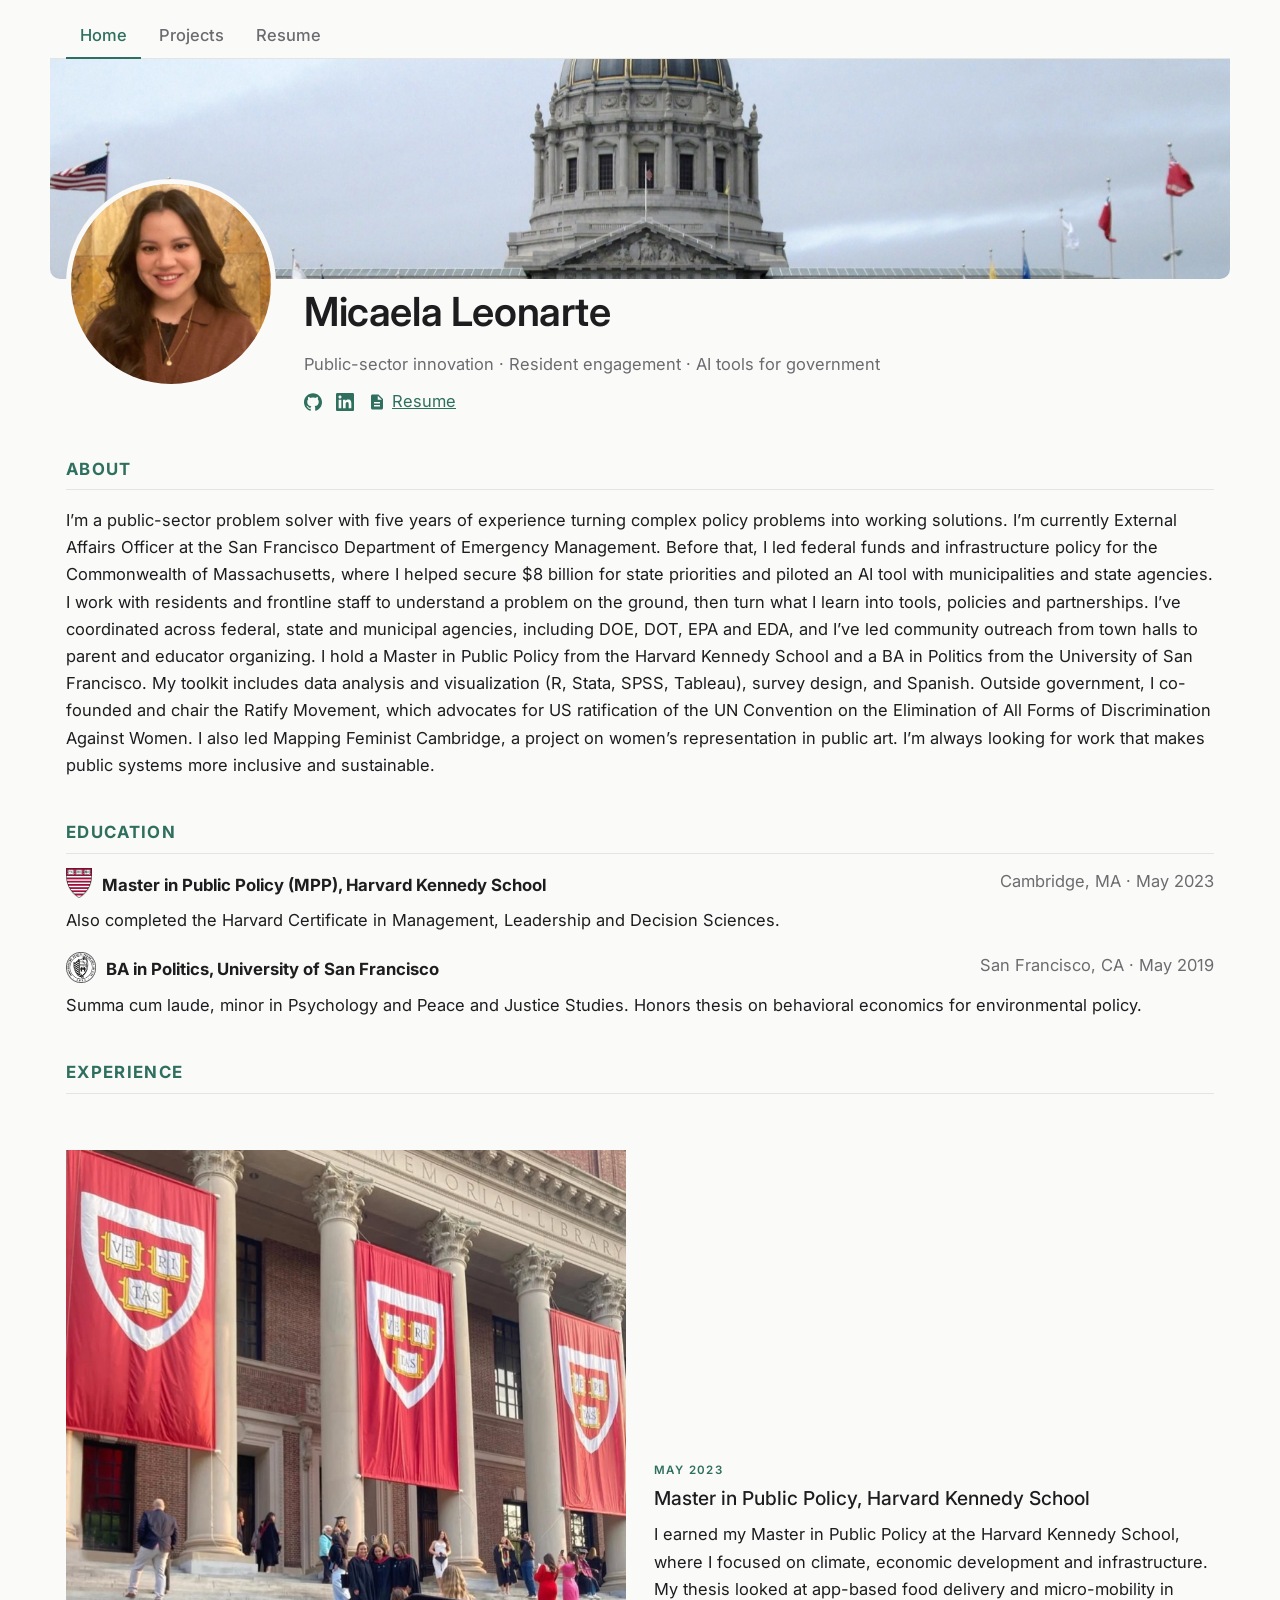
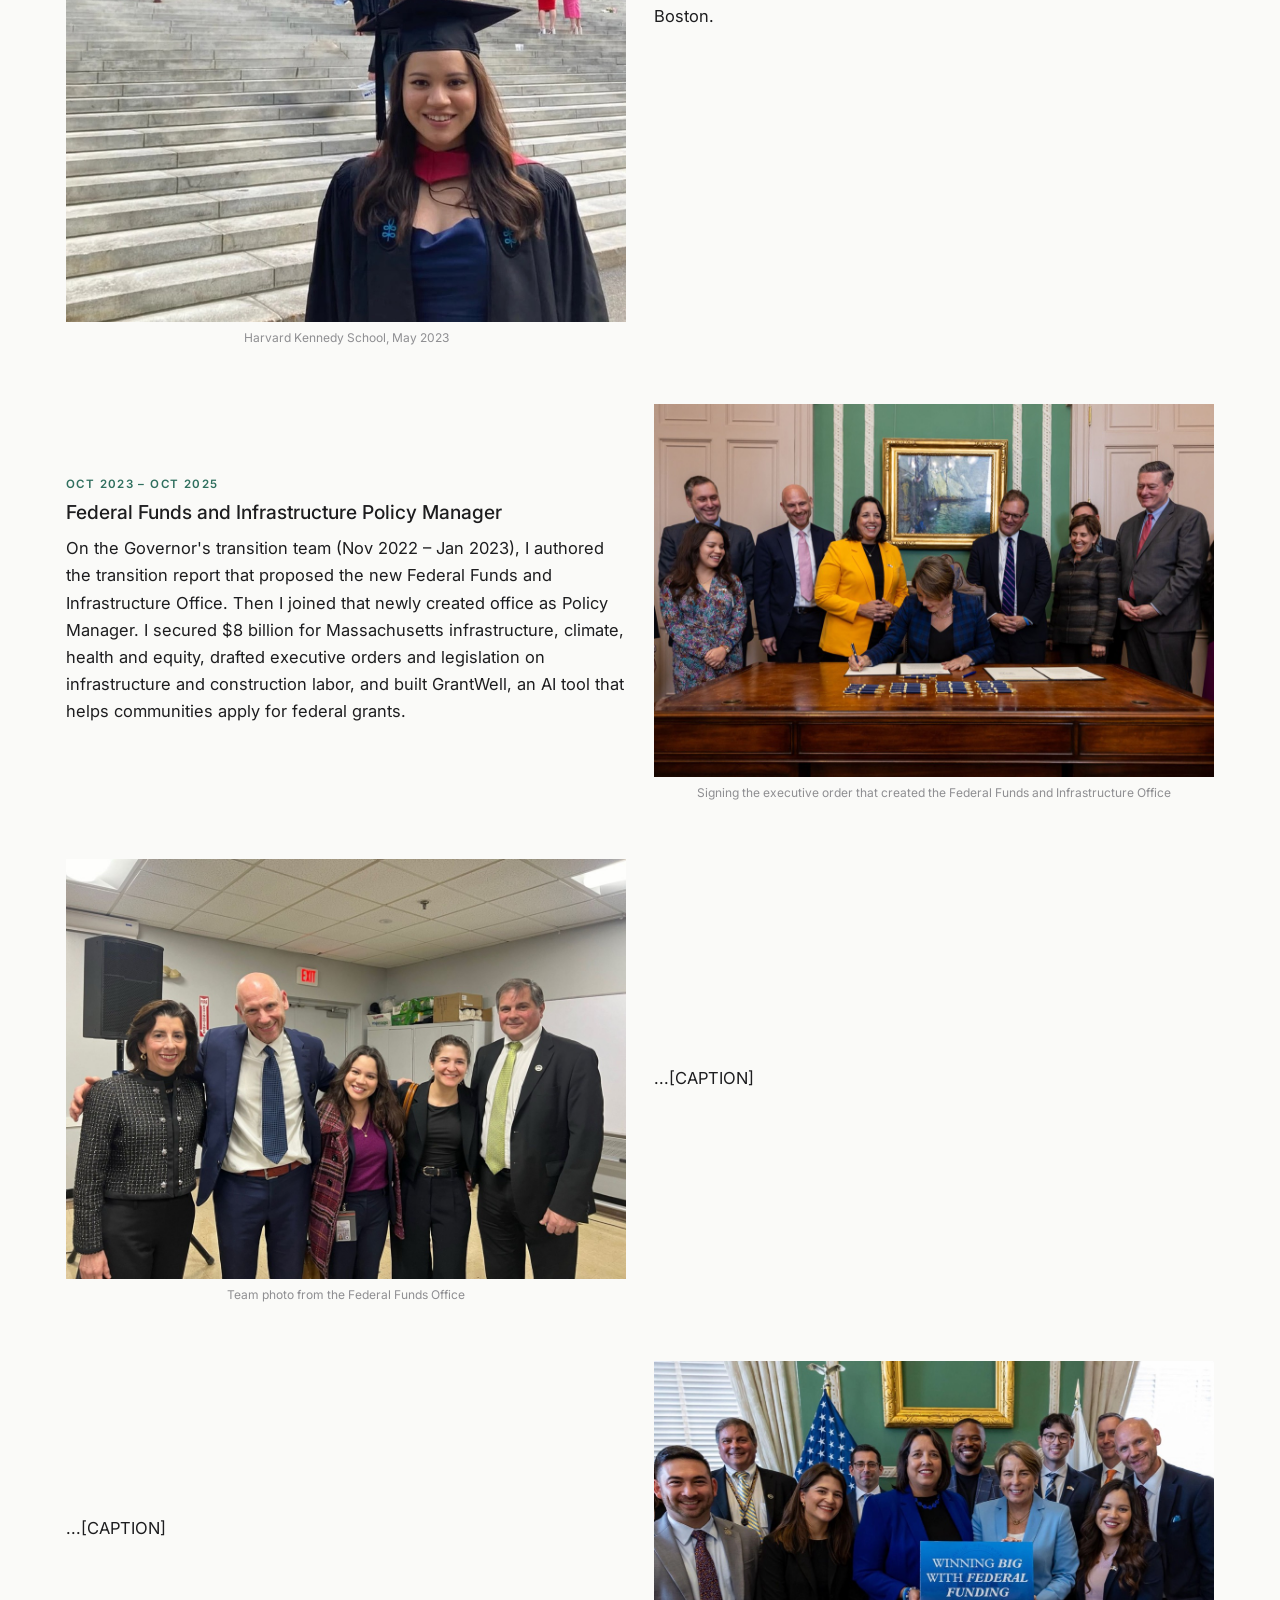
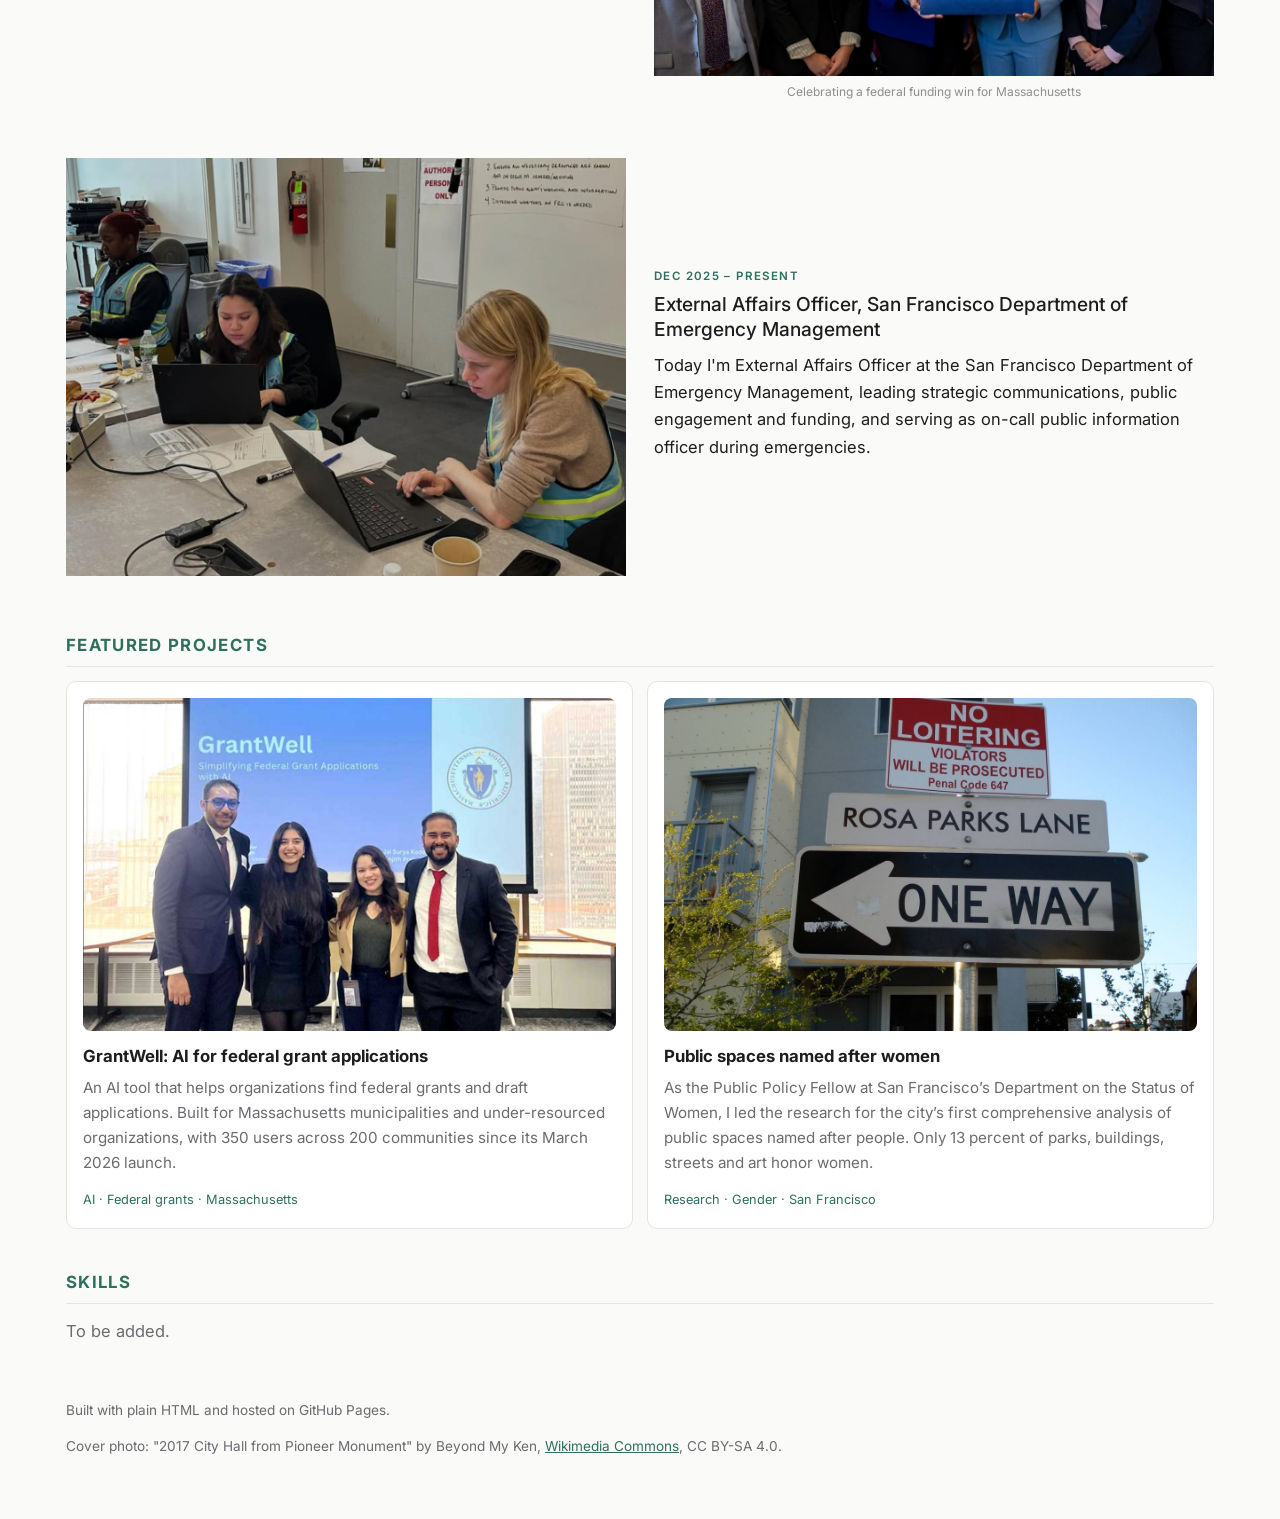
==== index.html @ 5c471ebd "FFIO photo steps: description placeholder instead of date" ====
<!doctype html>
<html lang="en">
<head>
  <meta charset="utf-8">
  <meta name="viewport" content="width=device-width, initial-scale=1">
  <title>Micaela Leonarte</title>
  <meta name="description" content="Micaela Leonarte: public policy, climate and equity, projects and experience.">
  <link rel="preconnect" href="https://fonts.googleapis.com">
  <link rel="preconnect" href="https://fonts.gstatic.com" crossorigin>
  <link href="https://fonts.googleapis.com/css2?family=Inter:wght@400;500;600&display=swap" rel="stylesheet">
  <link rel="stylesheet" href="css/style.css?v=7">
</head>
<body>
  <nav class="site-nav" aria-label="Site">
    <a href="index.html" aria-current="page">Home</a>
    <a href="projects/">Projects</a>
    <a href="resume.html">Resume</a>
  </nav>

  <div class="cover" aria-hidden="true"></div>

  <header class="hero">
    <img class="avatar" src="assets/images/profile.jpg" alt="Micaela Leonarte" width="200" height="200">
    <div>
      <h1>Micaela Leonarte</h1>
      <p class="tagline">Public-sector innovation · Resident engagement · AI tools for government</p>
      <nav class="links" aria-label="Contact and profiles">
        <a class="icon-link" href="https://github.com/micaela-leonarte" aria-label="GitHub" title="GitHub"><svg viewBox="0 0 24 24" aria-hidden="true" focusable="false"><path d="M12 .297c-6.63 0-12 5.373-12 12 0 5.303 3.438 9.8 8.205 11.385.6.113.82-.258.82-.577 0-.285-.01-1.04-.015-2.04-3.338.724-4.042-1.61-4.042-1.61C4.422 18.07 3.633 17.7 3.633 17.7c-1.087-.744.084-.729.084-.729 1.205.084 1.838 1.236 1.838 1.236 1.07 1.835 2.809 1.305 3.495.998.108-.776.417-1.305.76-1.605-2.665-.3-5.466-1.332-5.466-5.93 0-1.31.465-2.38 1.235-3.22-.135-.303-.54-1.523.105-3.176 0 0 1.005-.322 3.3 1.23.96-.267 1.98-.399 3-.405 1.02.006 2.04.138 3 .405 2.28-1.552 3.285-1.23 3.285-1.23.645 1.653.24 2.873.12 3.176.765.84 1.23 1.91 1.23 3.22 0 4.61-2.805 5.625-5.475 5.92.42.36.81 1.096.81 2.22 0 1.606-.015 2.896-.015 3.286 0 .315.21.69.825.57C20.565 22.092 24 17.592 24 12.297c0-6.627-5.373-12-12-12"/></svg></a>
        <a class="icon-link" href="https://www.linkedin.com/in/micaela-leonarte-paredes-mpp-03822b120/" aria-label="LinkedIn" title="LinkedIn"><svg viewBox="0 0 24 24" aria-hidden="true" focusable="false"><path d="M20.447 20.452h-3.554v-5.569c0-1.328-.027-3.037-1.852-3.037-1.853 0-2.136 1.445-2.136 2.939v5.667H9.351V9h3.414v1.561h.046c.477-.9 1.637-1.85 3.37-1.85 3.601 0 4.267 2.37 4.267 5.455v6.286zM5.337 7.433c-1.144 0-2.063-.926-2.063-2.065 0-1.138.92-2.063 2.063-2.063 1.14 0 2.064.925 2.064 2.063 0 1.139-.925 2.065-2.064 2.065zm1.782 13.019H3.555V9h3.564v11.452zM22.225 0H1.771C.792 0 0 .774 0 1.729v20.542C0 23.227.792 24 1.771 24h20.451C23.2 24 24 23.227 24 22.271V1.729C24 .774 23.2 0 22.222 0h.003z"/></svg></a>
        <a class="icon-link" href="assets/cv.pdf" target="_blank" rel="noopener"><svg viewBox="0 0 24 24" aria-hidden="true" focusable="false"><path d="M14 2H6c-1.1 0-1.99.9-1.99 2L4 20c0 1.1.89 2 1.99 2H18c1.1 0 2-.9 2-2V8l-6-6zm2 16H8v-2h8v2zm0-4H8v-2h8v2zm-3-5V3.5L18.5 9H13z"/></svg>Resume</a>
      </nav>
    </div>
  </header>

  <main>
    <section id="about">
      <h2>About</h2>
      <p>
        I’m a public-sector problem solver with five years of experience turning complex policy problems into working solutions. I’m currently External Affairs Officer at the San Francisco Department of Emergency Management. Before that, I led federal funds and infrastructure policy for the Commonwealth of Massachusetts, where I helped secure $8 billion for state priorities and piloted an AI tool with municipalities and state agencies. I work with residents and frontline staff to understand a problem on the ground, then turn what I learn into tools, policies and partnerships. I’ve coordinated across federal, state and municipal agencies, including DOE, DOT, EPA and EDA, and I’ve led community outreach from town halls to parent and educator organizing. I hold a Master in Public Policy from the Harvard Kennedy School and a BA in Politics from the University of San Francisco. My toolkit includes data analysis and visualization (R, Stata, SPSS, Tableau), survey design, and Spanish. Outside government, I co-founded and chair the Ratify Movement, which advocates for US ratification of the UN Convention on the Elimination of All Forms of Discrimination Against Women. I also led Mapping Feminist Cambridge, a project on women’s representation in public art. I’m always looking for work that makes public systems more inclusive and sustainable.
      </p>
    </section>

    <section id="education">
      <h2>Education</h2>
      <article class="entry">
        <header>
          <h3><img class="school-logo" src="assets/images/logos/harvard.png" alt="Harvard University crest" width="209" height="240">Master in Public Policy (MPP), Harvard Kennedy School</h3>
          <span class="meta">Cambridge, MA · May 2023</span>
        </header>
        <p>Also completed the Harvard Certificate in Management, Leadership and Decision Sciences.</p>
      </article>
      <article class="entry">
        <header>
          <h3><img class="school-logo" src="assets/images/logos/usf.png" alt="University of San Francisco seal" width="240" height="240">BA in Politics, University of San Francisco</h3>
          <span class="meta">San Francisco, CA · May 2019</span>
        </header>
        <p>Summa cum laude, minor in Psychology and Peace and Justice Studies. Honors thesis on behavioral economics for environmental policy.</p>
      </article>
    </section>

    <section id="timeline" class="timeline">
      <h2>Experience</h2>

      <article class="step step-image-left">
        <figure>
          <img src="assets/images/highlights/photo-11.jpg" alt="Micaela in her cap and gown on the steps of Harvard's Memorial Library" loading="lazy" width="870" height="1200">
          <figcaption>Harvard Kennedy School, May 2023</figcaption>
        </figure>
        <div class="step-text">
          <p class="step-date">May 2023</p>
          <h3>Master in Public Policy, Harvard Kennedy School</h3>
          <p>I earned my Master in Public Policy at the Harvard Kennedy School, where I focused on climate, economic development and infrastructure. My thesis looked at app-based food delivery and micro-mobility in Boston.</p>
        </div>
      </article>

      <article class="step step-image-right">
        <figure>
          <img src="assets/images/highlights/photo-8.jpg" alt="The Governor signing an executive order at a desk while officials look on" loading="lazy" width="1200" height="800">
          <figcaption>Signing the executive order that created the Federal Funds and Infrastructure Office</figcaption>
        </figure>
        <div class="step-text">
          <p class="step-date">Oct 2023 – Oct 2025</p>
          <h3>Federal Funds and Infrastructure Policy Manager</h3>
          <p>On the Governor's transition team (Nov 2022 – Jan 2023), I authored the transition report that proposed the new Federal Funds and Infrastructure Office. Then I joined that newly created office as Policy Manager. I secured $8 billion for Massachusetts infrastructure, climate, health and equity, drafted executive orders and legislation on infrastructure and construction labor, and built GrantWell, an AI tool that helps communities apply for federal grants.</p>
        </div>
      </article>

      <article class="step step-image-left">
        <figure>
          <img src="assets/images/highlights/photo-12.jpg" alt="Micaela with colleagues and state officials at a Massachusetts event" loading="lazy" width="1200" height="800">
          <figcaption>Team photo from the Federal Funds Office</figcaption>
        </figure>
        <div class="step-text">
          <p>...[CAPTION]</p>
        </div>
      </article>

      <article class="step step-image-right">
        <figure>
          <img src="assets/images/highlights/photo-13.jpg" alt="Micaela with colleagues and officials holding a sign that reads Winning Big with Federal Funding" loading="lazy" width="1200" height="675">
          <figcaption>Celebrating a federal funding win for Massachusetts</figcaption>
        </figure>
        <div class="step-text">
          <p>...[CAPTION]</p>
        </div>
      </article>

      <article class="step step-image-left">
        <figure>
          <img src="assets/images/highlights/photo-17.jpg" alt="Staff working at laptops in an emergency operations room" loading="lazy" width="1200" height="900">
        </figure>
        <div class="step-text">
          <p class="step-date">Dec 2025 – Present</p>
          <h3>External Affairs Officer, San Francisco Department of Emergency Management</h3>
          <p>Today I'm External Affairs Officer at the San Francisco Department of Emergency Management, leading strategic communications, public engagement and funding, and serving as on-call public information officer during emergencies.</p>
        </div>
      </article>
    </section>

    <section id="featured">
      <h2>Featured projects</h2>
      <div class="grid">
        <a class="card" href="https://www.khoury.northeastern.edu/applying-for-a-grant-in-massachusetts-this-new-ai-tool-makes-it-much-easier/">
          <img src="assets/images/highlights/photo-2.jpg" alt="Four presenters in front of the GrantWell slide at a Massachusetts event" loading="lazy" width="1200" height="940">
          <h3>GrantWell: AI for federal grant applications</h3>
          <p>An AI tool that helps organizations find federal grants and draft applications. Built for Massachusetts municipalities and under-resourced organizations, with 350 users across 200 communities since its March 2026 launch.</p>
          <span class="tags">AI · Federal grants · Massachusetts</span>
        </a>
        <a class="card" href="https://www.kqed.org/news/11794018/san-francisco-report-reveals-large-discrepancy-of-public-spaces-named-after-women">
          <img src="assets/images/highlights/photo-14.jpg" alt="Street sign reading Rosa Parks Lane above a One Way sign" loading="lazy" width="1200" height="900">
          <h3>Public spaces named after women</h3>
          <p>As the Public Policy Fellow at San Francisco’s Department on the Status of Women, I led the research for the city’s first comprehensive analysis of public spaces named after people. Only 13 percent of parks, buildings, streets and art honor women.</p>
          <span class="tags">Research · Gender · San Francisco</span>
        </a>
      </div>
    </section>

    <section id="skills">
      <h2>Skills</h2>
      <p class="meta">To be added.</p>
    </section>
  </main>

  <footer>
    <p>Built with plain HTML and hosted on GitHub Pages.</p>
    <p>Cover photo: "2017 City Hall from Pioneer Monument" by Beyond My Ken, <a href="https://commons.wikimedia.org/wiki/File:2017_City_Hall_from_Pioneer_Monument.jpg">Wikimedia Commons</a>, CC BY-SA 4.0.</p>
  </footer>

  <script>
    // Timeline: reveal each step as it scrolls into view.
    (function () {
      document.documentElement.classList.add('js');
      var steps = document.querySelectorAll('.timeline .step');
      if (!('IntersectionObserver' in window)) {
        steps.forEach(function (s) { s.classList.add('is-visible'); });
        return;
      }
      var io = new IntersectionObserver(function (entries) {
        entries.forEach(function (e) {
          if (e.isIntersecting) { e.target.classList.add('is-visible'); io.unobserve(e.target); }
        });
      }, { threshold: 0.2 });
      steps.forEach(function (s) { io.observe(s); });
    })();
  </script>
</body>
</html>
---- css/style.css ----
:root {
  --bg: #fafaf8;
  --fg: #1d1d1f;
  --muted: #6b6b70;
  --accent: #2f6f5e;
  --card: #ffffff;
  --border: #e4e4e0;
  --radius: 10px;
  --max: 1180px;
}

@media (prefers-color-scheme: dark) {
  :root:not([data-theme="light"]) {
    --bg: #141416;
    --fg: #ececee;
    --muted: #9a9aa2;
    --accent: #6fc2a9;
    --card: #1c1c20;
    --border: #2a2a30;
  }
}

:root[data-theme="dark"] {
  --bg: #141416;
  --fg: #ececee;
  --muted: #9a9aa2;
  --accent: #6fc2a9;
  --card: #1c1c20;
  --border: #2a2a30;
}

* { box-sizing: border-box; }

body {
  margin: 0;
  background: var(--bg);
  color: var(--fg);
  font-family: Inter, -apple-system, BlinkMacSystemFont, "Segoe UI", Roboto, sans-serif;
  font-size: 16.5px;
  line-height: 1.65;
}

main, header.hero, footer {
  max-width: var(--max);
  margin: 0 auto;
  padding: 0 16px;
}

.hero {
  display: flex;
  gap: 28px;
  align-items: flex-start;
  padding-top: 16px;
  padding-bottom: 24px;
  flex-wrap: wrap;
}

/* Banner behind the profile photo, like a LinkedIn cover */
.cover {
  max-width: var(--max);
  height: 220px;
  margin: 0 auto;
  border-radius: 0 0 var(--radius) var(--radius);
  background: url('../assets/images/cover.jpg') center / cover no-repeat, #2f6f5e;
  background-size: cover;
  background-position: center;
}

.avatar {
  position: relative;
  margin-top: -100px;
  flex: none;
  border: 5px solid var(--bg);
  box-sizing: content-box;
  width: 200px;
  height: 200px;
  border-radius: 50%;
  object-fit: cover;
  background: var(--border);
}

h1 { font-size: 2.5rem; font-weight: 600; letter-spacing: -0.01em; margin: 0 0 6px; }
h2 {
  font-size: 1.05rem;
  text-transform: uppercase;
  letter-spacing: 0.08em;
  color: var(--accent);
  margin: 40px 0 14px;
  border-bottom: 1px solid var(--border);
  padding-bottom: 6px;
}
h3 { font-size: 1.05rem; margin: 0 0 4px; }

.tagline, .meta { color: var(--muted); margin: 0; }

.links { display: flex; flex-wrap: wrap; gap: 14px; margin-top: 10px; }
.links a, a { color: var(--accent); }
.icon-link { display: inline-flex; align-items: center; gap: 6px; }
.icon-link svg { width: 18px; height: 18px; fill: currentColor; flex: none; }

.achievements { padding-left: 20px; margin: 0 0 16px; }
.achievements li { margin-bottom: 6px; }

.entry { margin-bottom: 18px; }
.entry header { display: flex; justify-content: space-between; flex-wrap: wrap; gap: 4px 16px; }
.entry p { margin: 4px 0 0; }

.grid {
  display: grid;
  gap: 14px;
  grid-template-columns: repeat(auto-fit, minmax(220px, 1fr));
}

.card, .post-link {
  display: block;
  background: var(--card);
  border: 1px solid var(--border);
  border-radius: var(--radius);
  padding: 16px;
  text-decoration: none;
  color: var(--fg);
  transition: border-color 0.15s, transform 0.15s;
}
.card:hover, .post-link:hover { border-color: var(--accent); transform: translateY(-2px); }
.card p { margin: 0 0 10px; color: var(--muted); font-size: 0.95rem; }
.card img { display: block; width: 100%; height: auto; aspect-ratio: 16 / 10; object-fit: cover; border-radius: 8px; margin-bottom: 12px; background: var(--border); }

.tags { font-size: 0.8rem; color: var(--accent); }

/* Tabs */
.tabs {
  display: flex;
  gap: 4px;
  border-bottom: 1px solid var(--border);
  margin-bottom: 18px;
}
.tab {
  background: none;
  border: none;
  border-bottom: 2px solid transparent;
  padding: 10px 14px;
  margin-bottom: -1px;
  font: inherit;
  font-size: 1rem;
  color: var(--muted);
  cursor: pointer;
}
.tab[aria-selected="true"] { color: var(--accent); border-bottom-color: var(--accent); }
.tab:focus-visible { outline: 2px solid var(--accent); outline-offset: 2px; }
.tab-panel[hidden] { display: none; }

.tag-list { list-style: none; padding: 0; margin: 0; display: flex; flex-wrap: wrap; gap: 8px; }
.tag-list li {
  border: 1px solid var(--border);
  background: var(--card);
  border-radius: 999px;
  padding: 4px 12px;
  font-size: 0.9rem;
}

/* Timeline: alternating image and caption, revealed as you scroll */
.timeline .step {
  display: grid;
  grid-template-columns: 1fr 1fr;
  gap: 28px;
  align-items: center;
  margin: 56px 0;
}
.timeline .step figure { margin: 0; }
.timeline .step figcaption { font-size: 0.75rem; color: var(--muted); opacity: 0.75; margin-top: 6px; text-align: center; }
.timeline .step img {
  display: block;
  width: 100%;
  height: auto;
  object-fit: contain;
  background: var(--border);
}
.timeline .step-image-right figure { order: 2; }
.timeline .step-text-only { grid-template-columns: 1fr; }
.school-logo { height: 1.8em; width: auto; vertical-align: -0.45em; margin-right: 10px; }
.step-date { color: var(--accent); font-size: 0.72rem; font-weight: 600; text-transform: uppercase; margin: 0 0 8px; letter-spacing: 0.12em; }
.step-text h3 { font-size: 1.2rem; font-weight: 500; line-height: 1.3; margin-bottom: 10px; }
.step-text p { margin: 0 0 6px; }
.bridge {
  text-align: center;
  color: var(--muted);
  font-style: italic;
  margin: 8px auto 0;
  max-width: 520px;
}
html.js .timeline .step { opacity: 0; transform: translateY(24px); transition: opacity 0.6s ease, transform 0.6s ease; }
html.js .timeline .step.is-visible { opacity: 1; transform: none; }
@media (max-width: 640px) {
  .timeline .step { grid-template-columns: 1fr; gap: 14px; }
  .timeline .step-image-right figure { order: 0; }
}

/* Site tabs (Home, Posts, Resume) */
.site-nav {
  display: flex;
  gap: 4px;
  max-width: var(--max);
  margin: 0 auto;
  padding: 14px 16px 0;
  border-bottom: 1px solid var(--border);
}
.site-nav a {
  padding: 8px 14px;
  color: var(--muted);
  text-decoration: none;
  font-weight: 500;
  border-bottom: 2px solid transparent;
  margin-bottom: -1px;
}
.site-nav a:hover { color: var(--fg); }
.site-nav a[aria-current="page"] { color: var(--accent); border-bottom-color: var(--accent); }
.site-nav a:focus-visible { outline: 2px solid var(--accent); outline-offset: 2px; }

.page-head { max-width: var(--max); margin: 0 auto; padding: 32px 16px 0; }
.page-head h1 { font-size: 1.8rem; margin-bottom: 4px; }
.resume-frame {
  display: block;
  width: 100%;
  height: 85vh;
  border: 1px solid var(--border);
  border-radius: var(--radius);
  background: var(--card);
  margin-top: 16px;
}
.page-body { max-width: var(--max); margin: 0 auto; padding: 0 16px 48px; }

/* Highlights */
.highlight {
  background: var(--card);
  border: 1px solid var(--border);
  border-radius: var(--radius);
  overflow: hidden;
  margin-bottom: 18px;
}
.highlight img {
  display: block;
  width: 100%;
  height: auto;
  aspect-ratio: 16 / 9;
  object-fit: cover;
  background: var(--border);
}
.highlight-body { padding: 14px 16px 16px; }
.highlight-body p { margin: 0 0 6px; }
.highlight-body p.meta { font-size: 0.9rem; }

.post-link { margin-bottom: 12px; }
.post-link p { margin: 0; }

footer {
  color: var(--muted);
  font-size: 0.85rem;
  padding-top: 40px;
  padding-bottom: 48px;
}

/* Post pages */
.post img, .post video {
  max-width: 100%;
  height: auto;
  border-radius: var(--radius);
  border: 1px solid var(--border);
  display: block;
  margin: 16px 0;
}
.post figcaption { color: var(--muted); font-size: 0.9rem; }
.back { display: inline-block; margin-top: 24px; }

@media (max-width: 480px) {
  h1 { font-size: 1.8rem; }
  .hero { padding-top: 32px; }
}
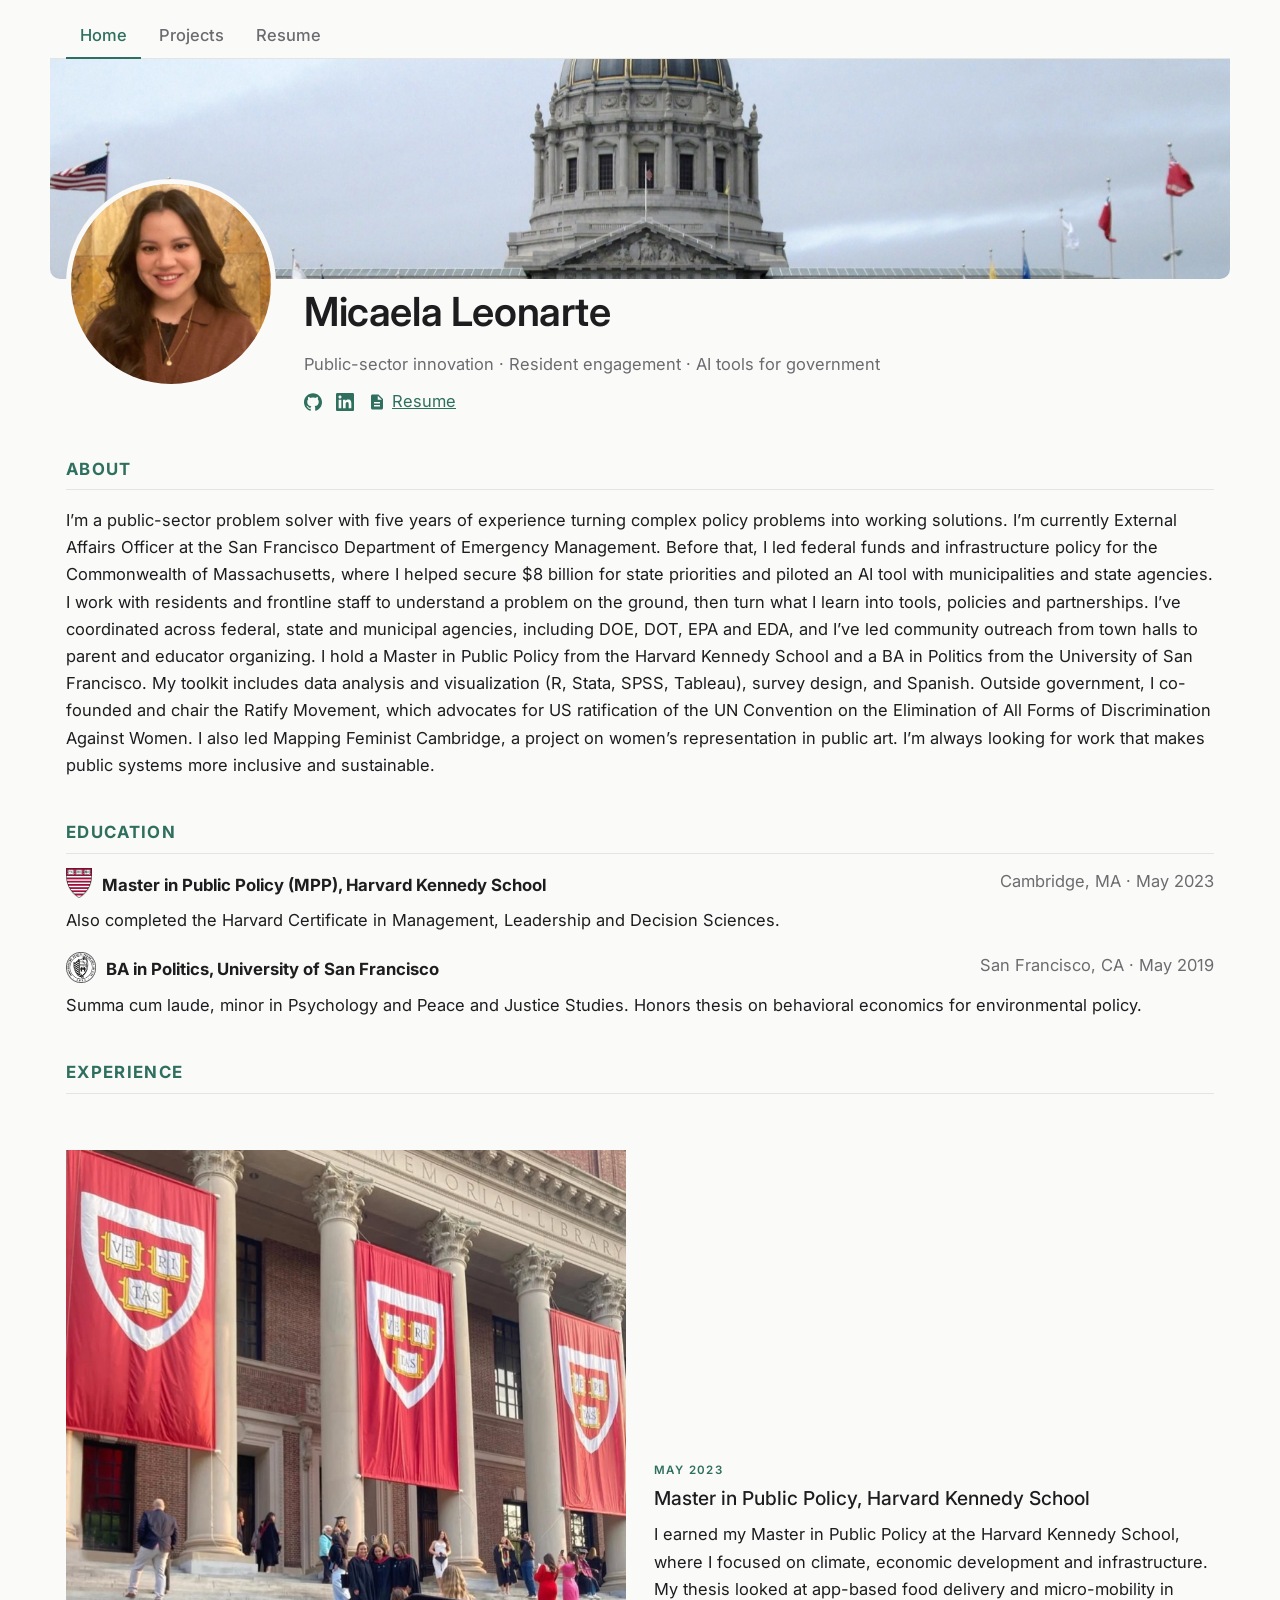
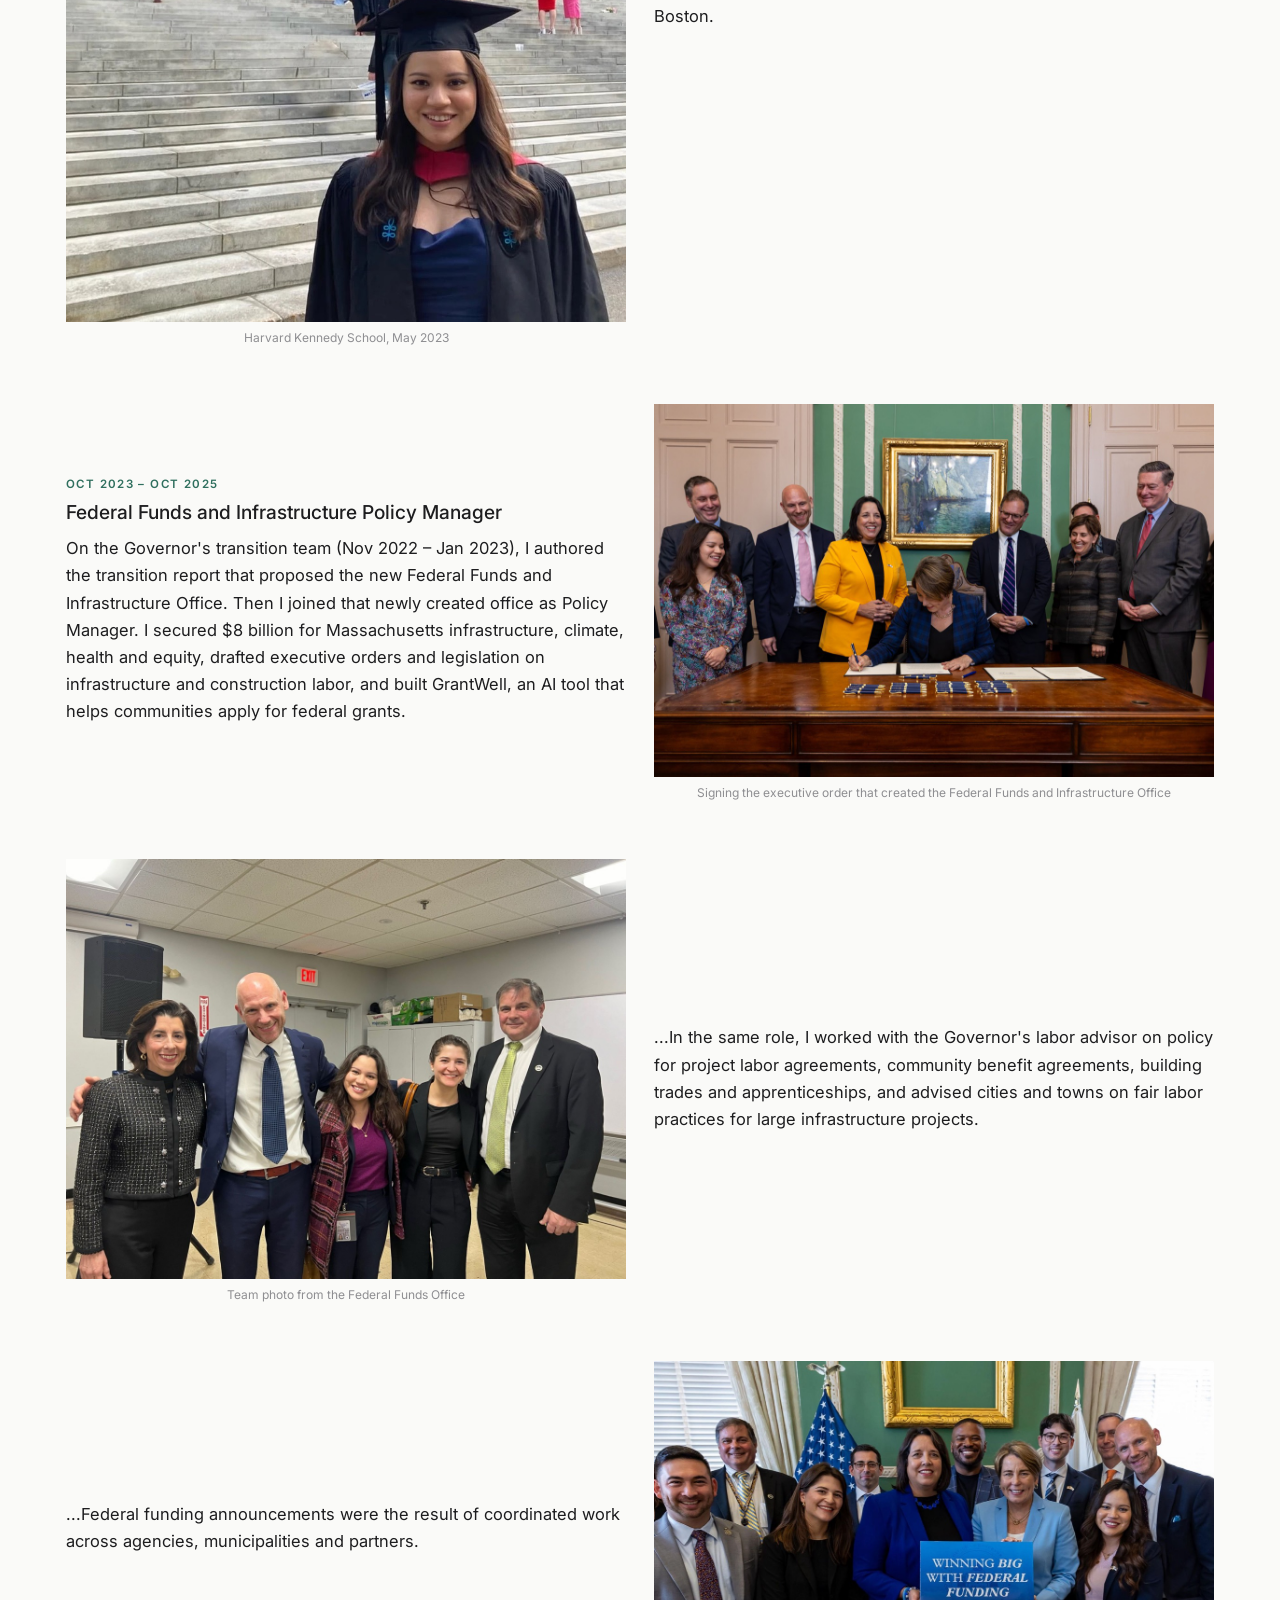
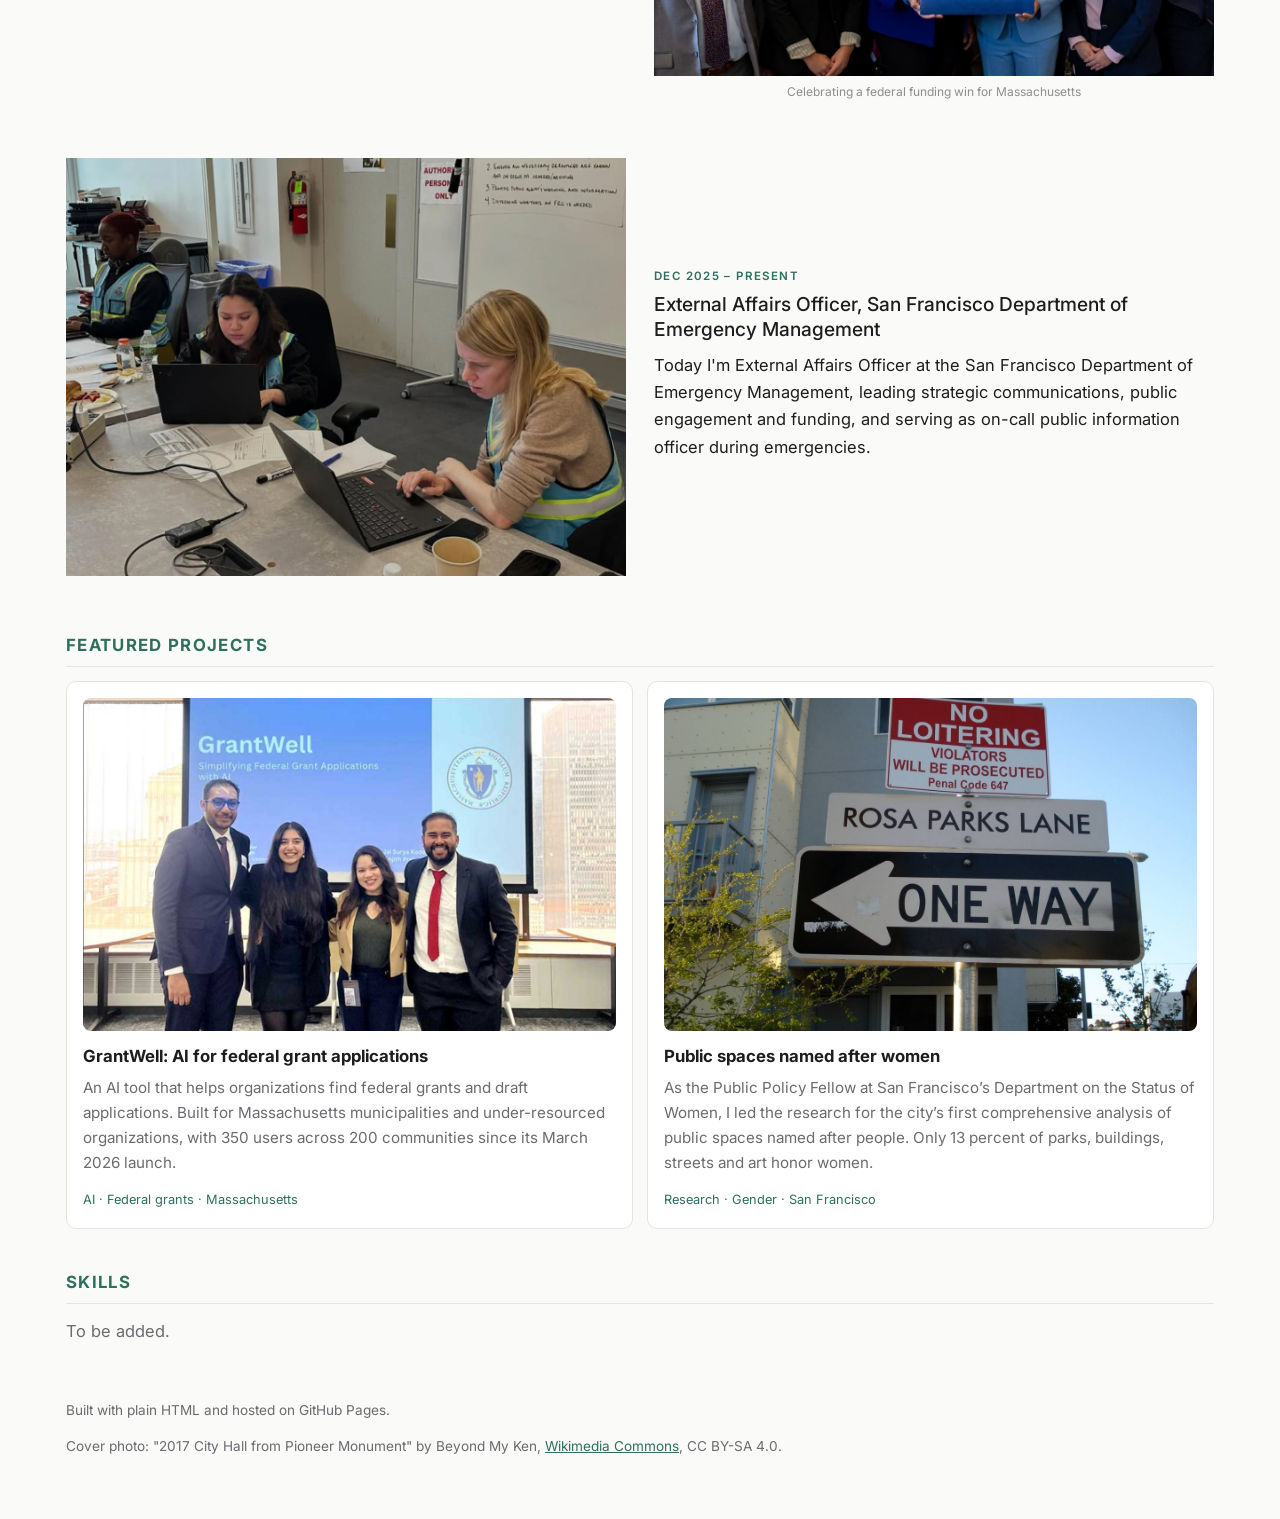
==== commit b07c0d56: "Keep FFIO photo text, prefixed with ..." ====
--- a/index.html
+++ b/index.html
@@ -91,7 +91,7 @@
           <figcaption>Team photo from the Federal Funds Office</figcaption>
         </figure>
         <div class="step-text">
-          <p>...[CAPTION]</p>
+          <p>...In the same role, I worked with the Governor's labor advisor on policy for project labor agreements, community benefit agreements, building trades and apprenticeships, and advised cities and towns on fair labor practices for large infrastructure projects.</p>
         </div>
       </article>
 
@@ -101,7 +101,7 @@
           <figcaption>Celebrating a federal funding win for Massachusetts</figcaption>
         </figure>
         <div class="step-text">
-          <p>...[CAPTION]</p>
+          <p>...Federal funding announcements were the result of coordinated work across agencies, municipalities and partners.</p>
         </div>
       </article>
 
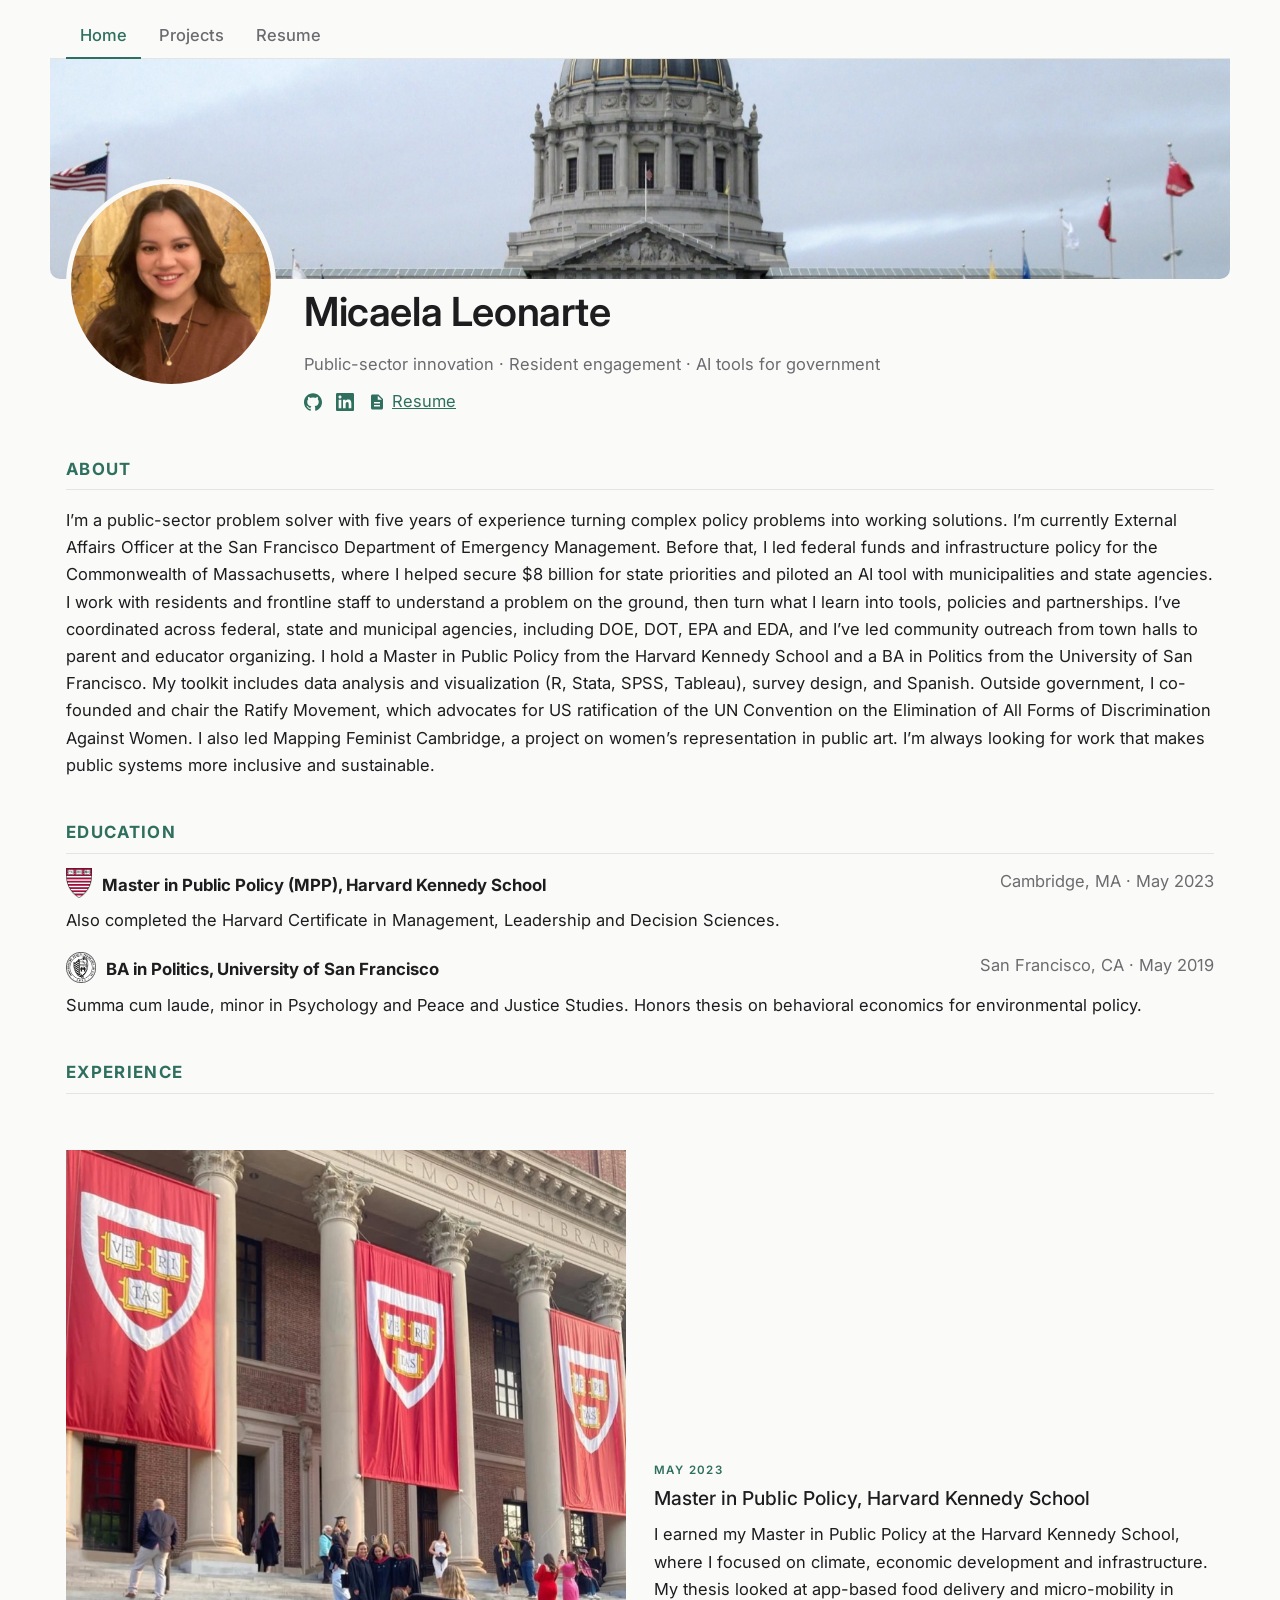
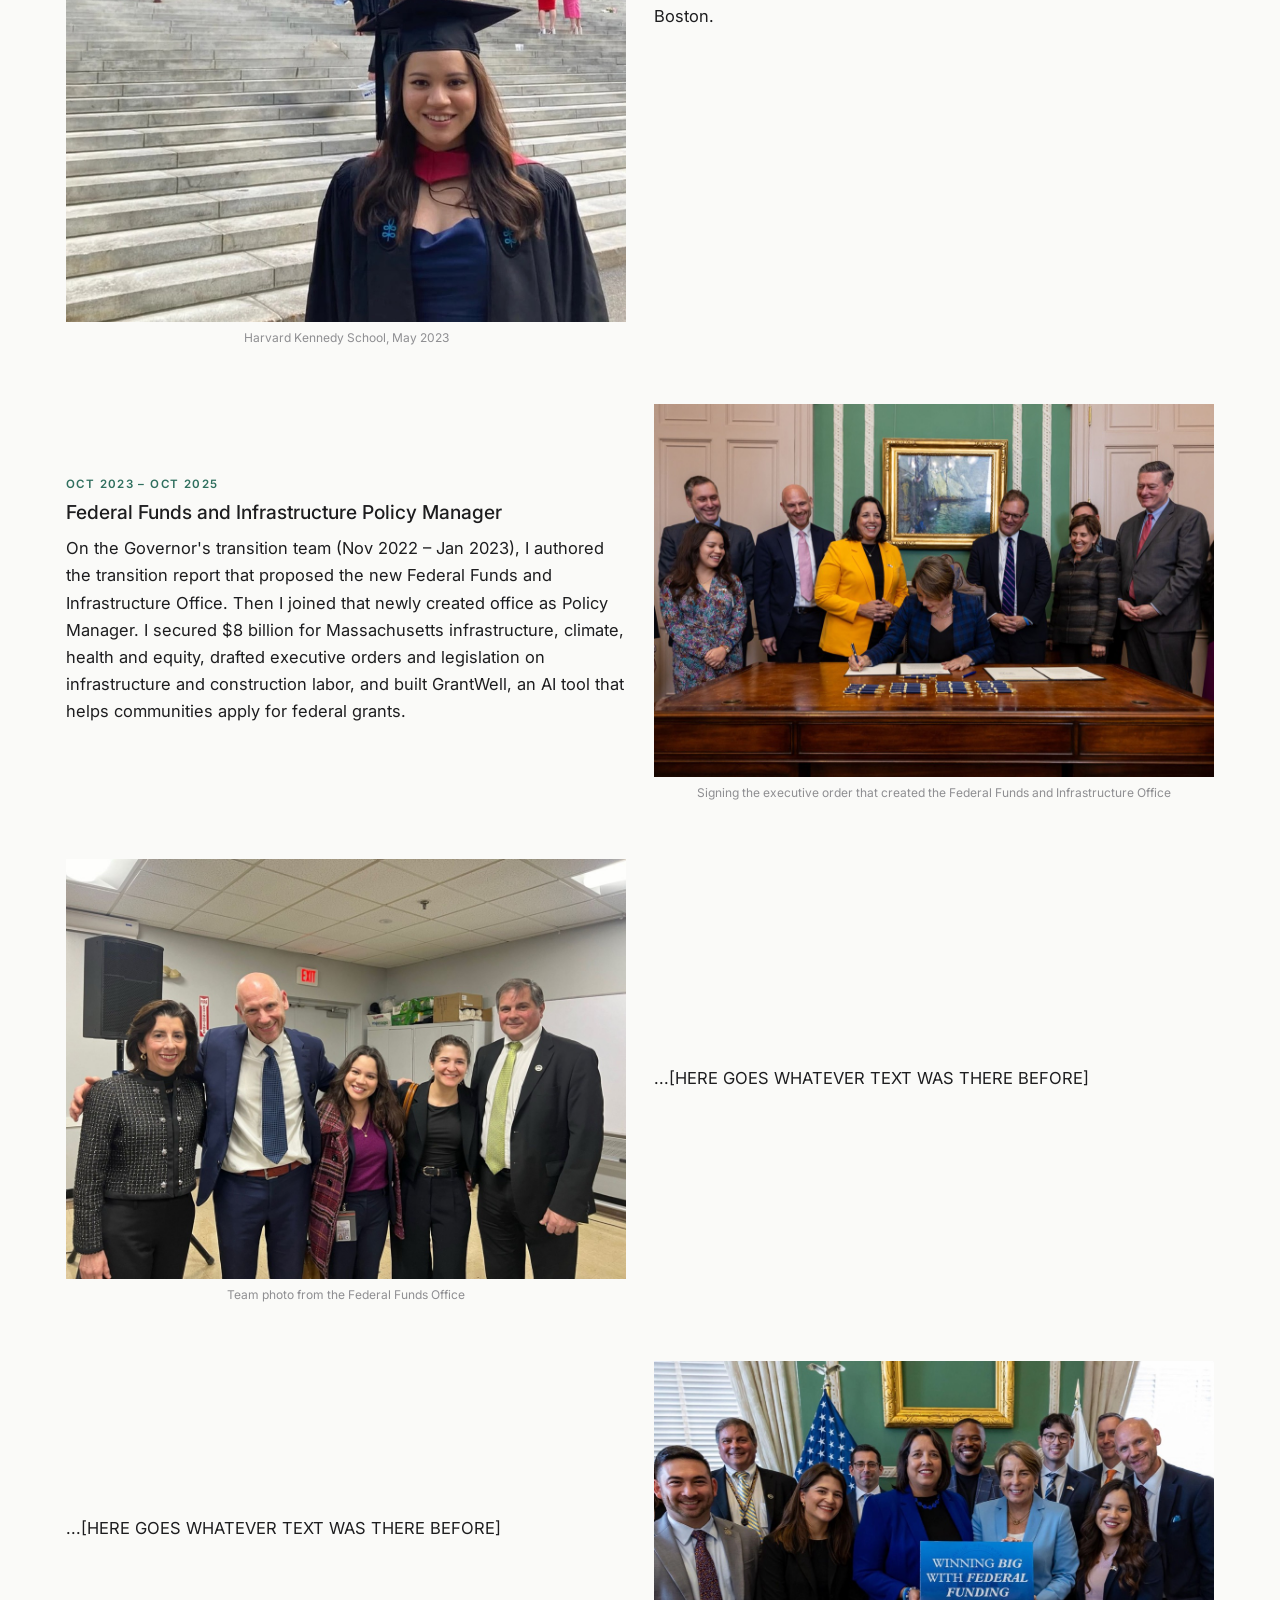
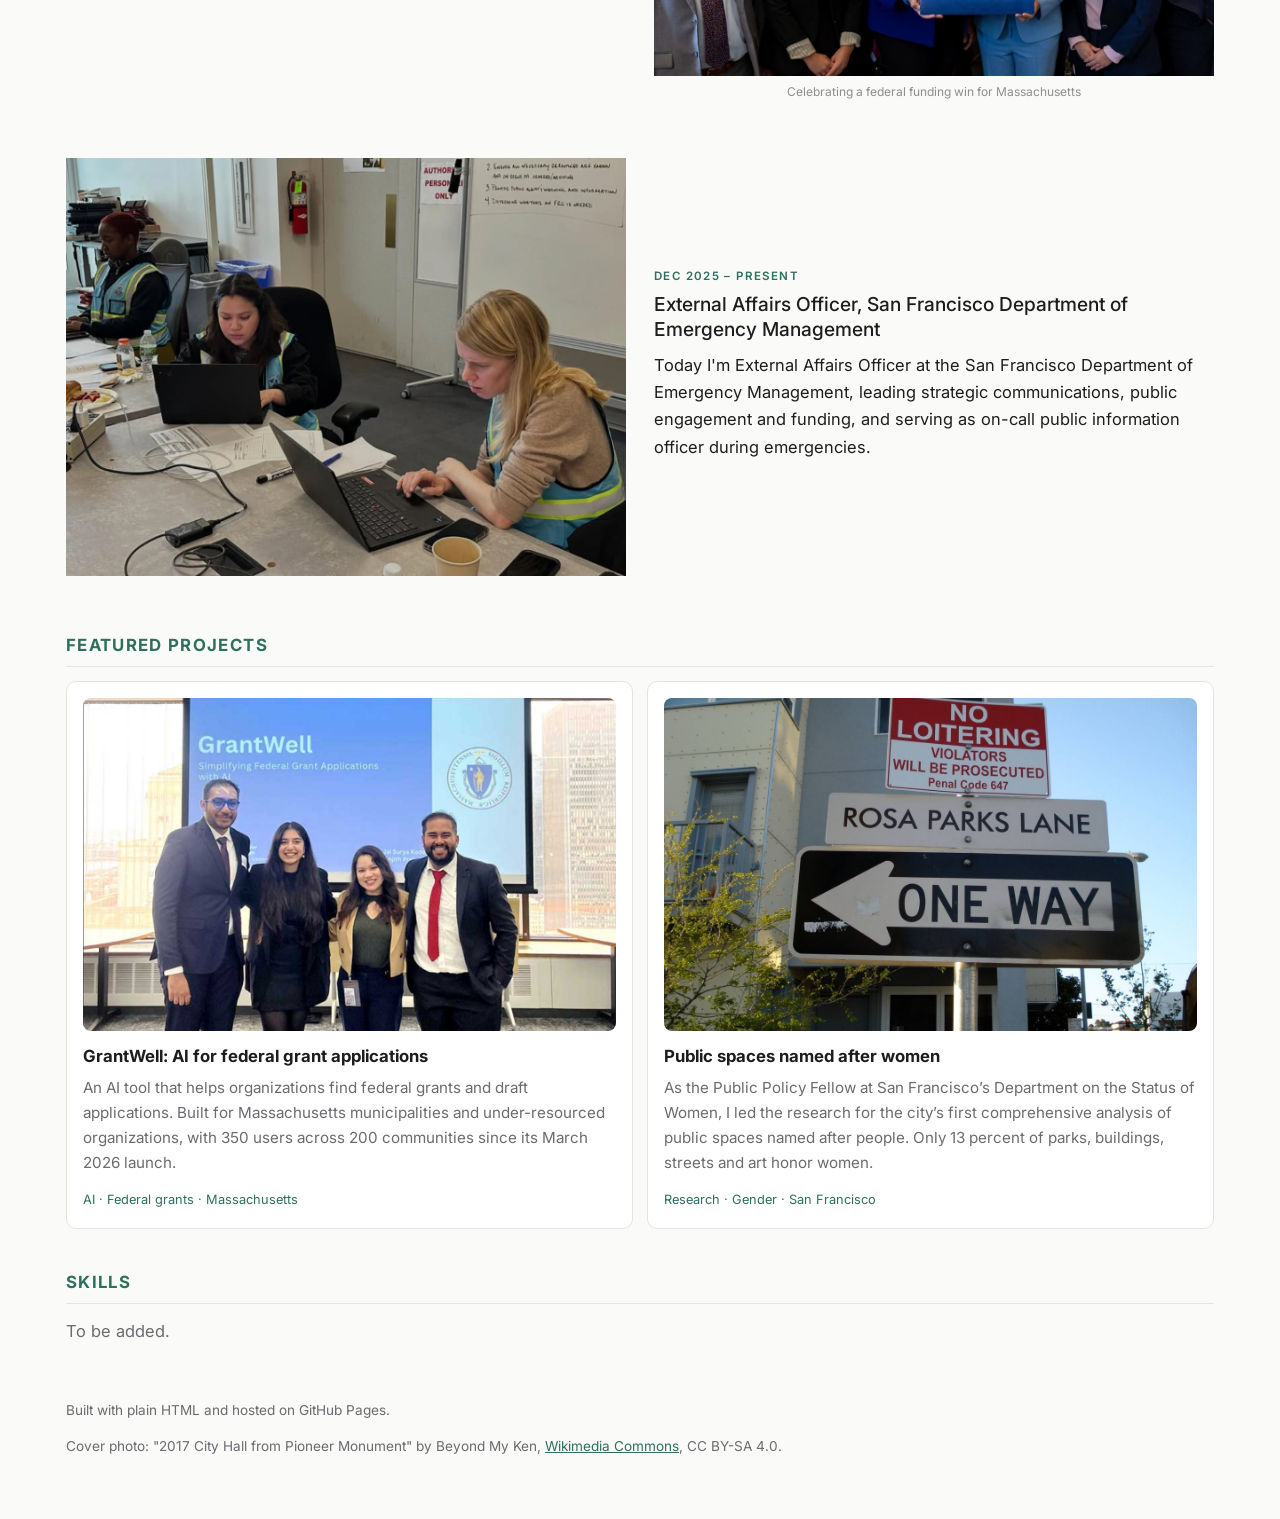
==== commit cc0101f6: "FFIO photo steps: placeholder text as requested" ====
--- a/index.html
+++ b/index.html
@@ -91,7 +91,7 @@
           <figcaption>Team photo from the Federal Funds Office</figcaption>
         </figure>
         <div class="step-text">
-          <p>...In the same role, I worked with the Governor's labor advisor on policy for project labor agreements, community benefit agreements, building trades and apprenticeships, and advised cities and towns on fair labor practices for large infrastructure projects.</p>
+          <p>...[HERE GOES WHATEVER TEXT WAS THERE BEFORE]</p>
         </div>
       </article>
 
@@ -101,7 +101,7 @@
           <figcaption>Celebrating a federal funding win for Massachusetts</figcaption>
         </figure>
         <div class="step-text">
-          <p>...Federal funding announcements were the result of coordinated work across agencies, municipalities and partners.</p>
+          <p>...[HERE GOES WHATEVER TEXT WAS THERE BEFORE]</p>
         </div>
       </article>
 
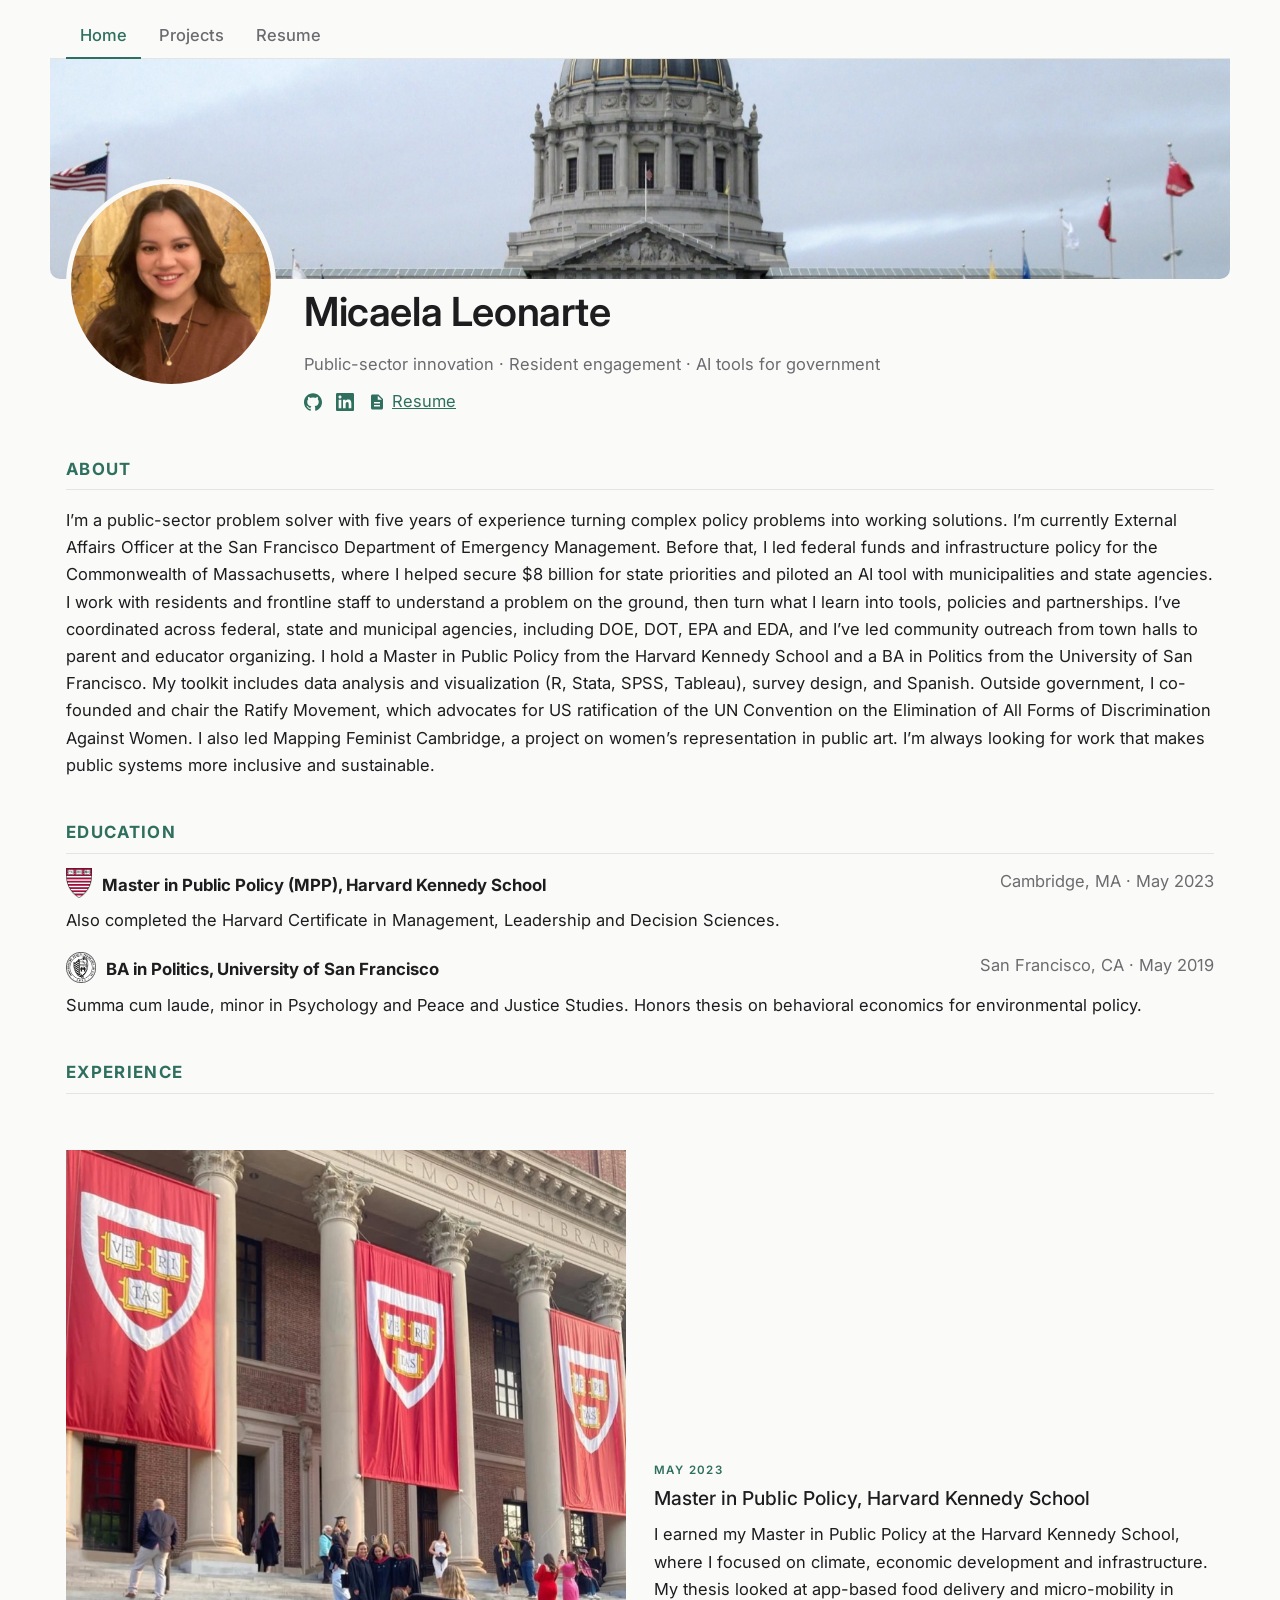
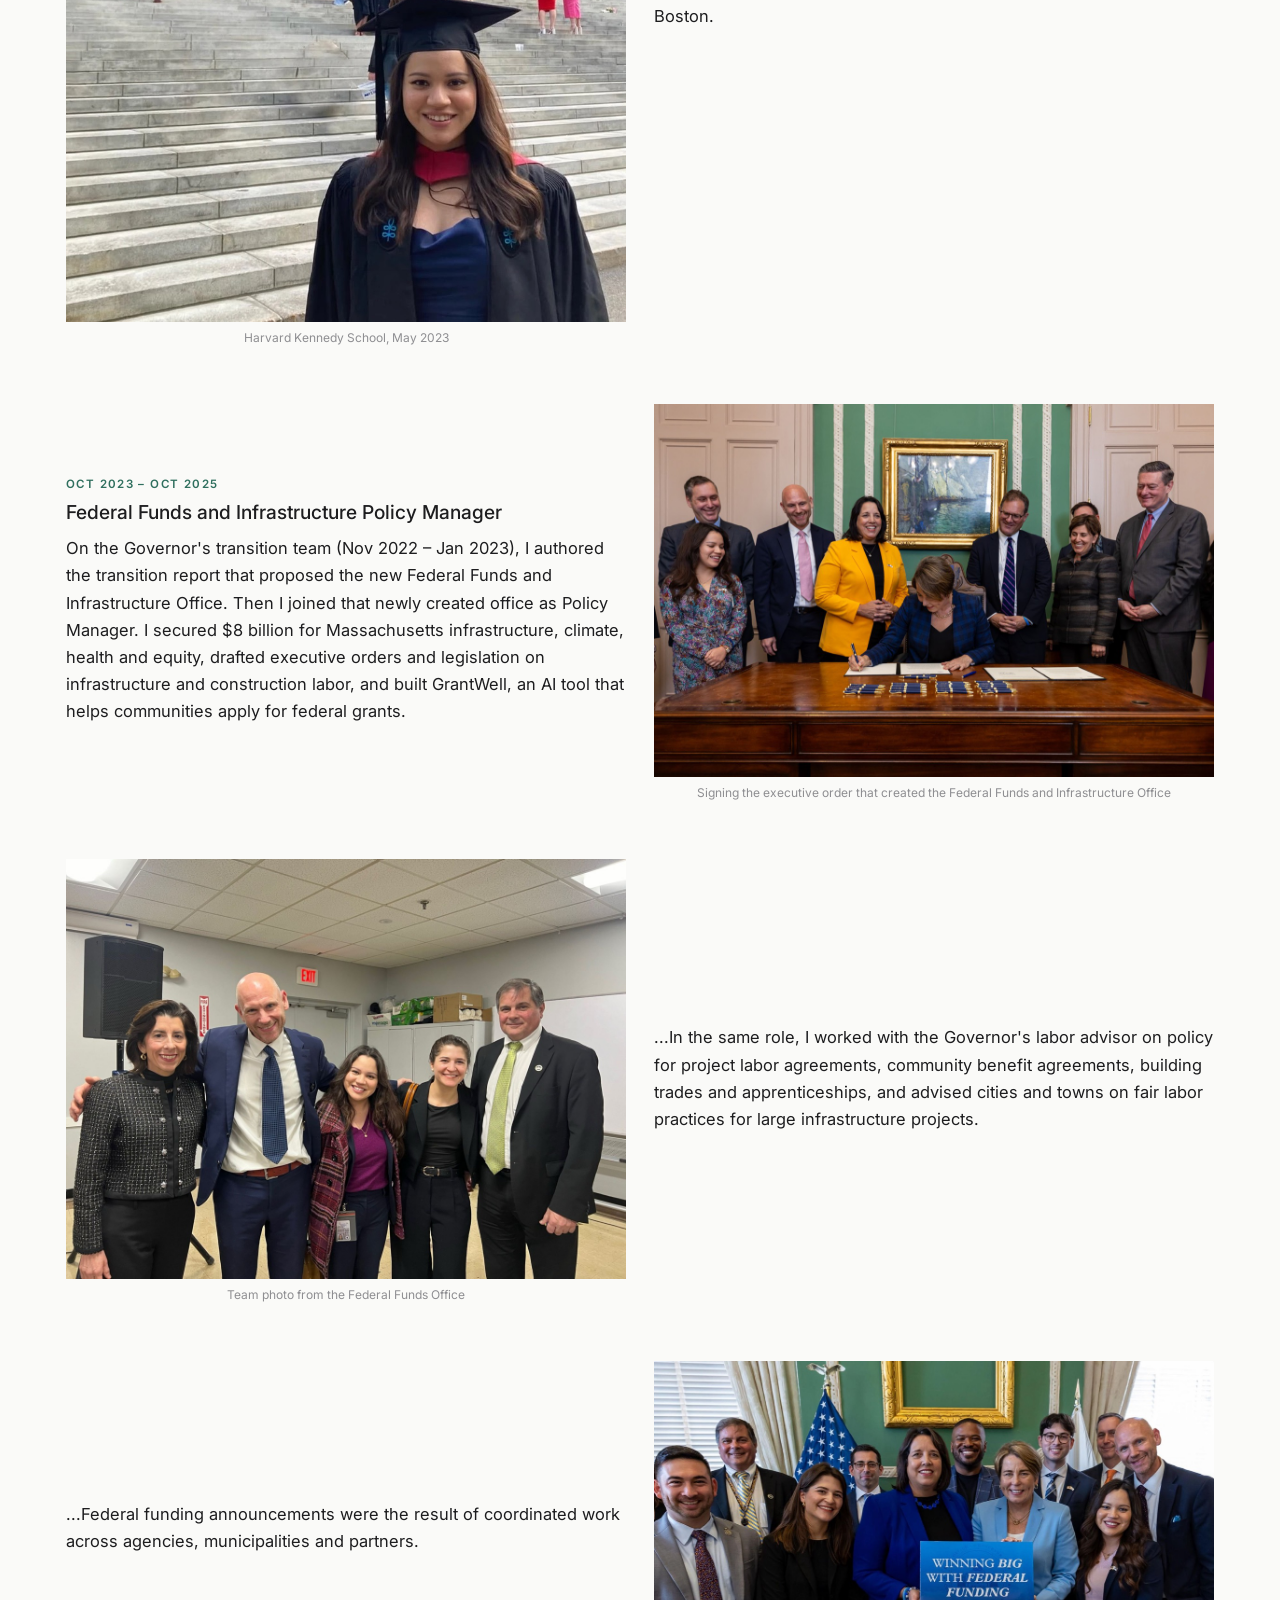
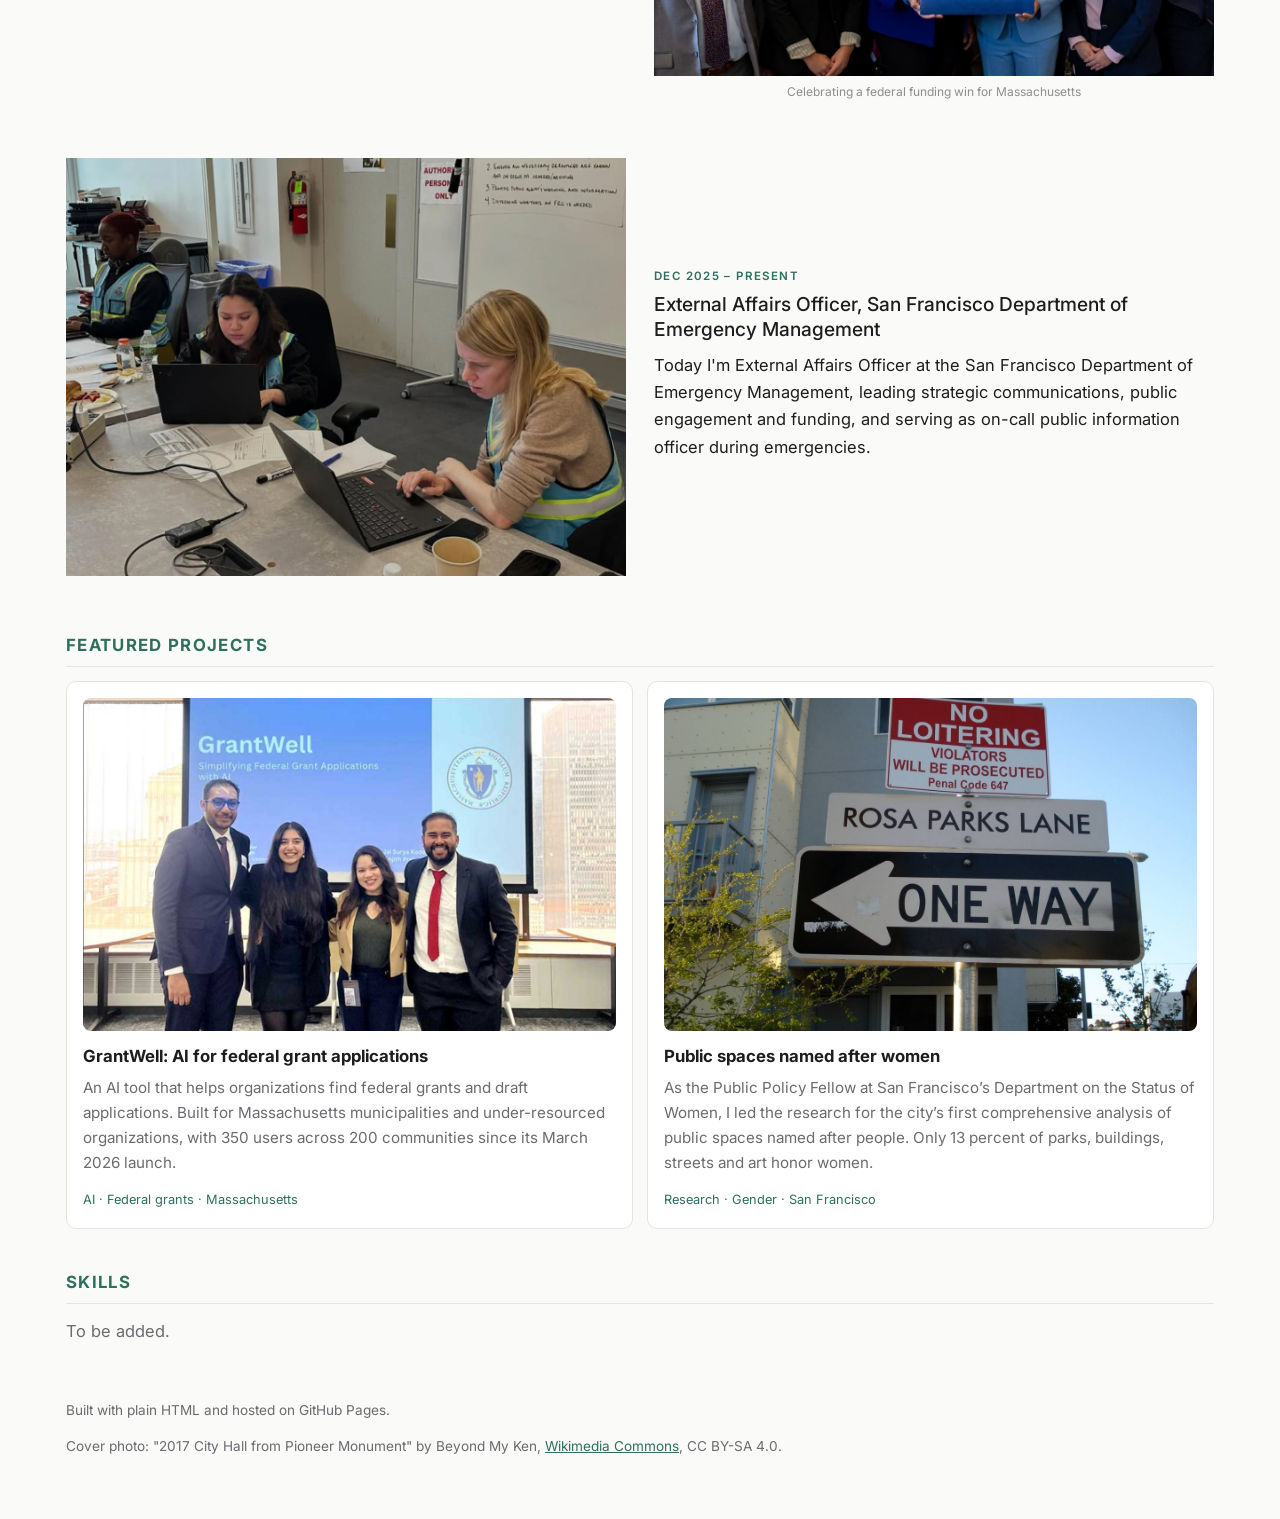
==== commit c3f1d3dc: "Restore FFIO photo text with leading ellipsis" ====
--- a/index.html
+++ b/index.html
@@ -91,7 +91,7 @@
           <figcaption>Team photo from the Federal Funds Office</figcaption>
         </figure>
         <div class="step-text">
-          <p>...[HERE GOES WHATEVER TEXT WAS THERE BEFORE]</p>
+          <p>...In the same role, I worked with the Governor's labor advisor on policy for project labor agreements, community benefit agreements, building trades and apprenticeships, and advised cities and towns on fair labor practices for large infrastructure projects.</p>
         </div>
       </article>
 
@@ -101,7 +101,7 @@
           <figcaption>Celebrating a federal funding win for Massachusetts</figcaption>
         </figure>
         <div class="step-text">
-          <p>...[HERE GOES WHATEVER TEXT WAS THERE BEFORE]</p>
+          <p>...Federal funding announcements were the result of coordinated work across agencies, municipalities and partners.</p>
         </div>
       </article>
 
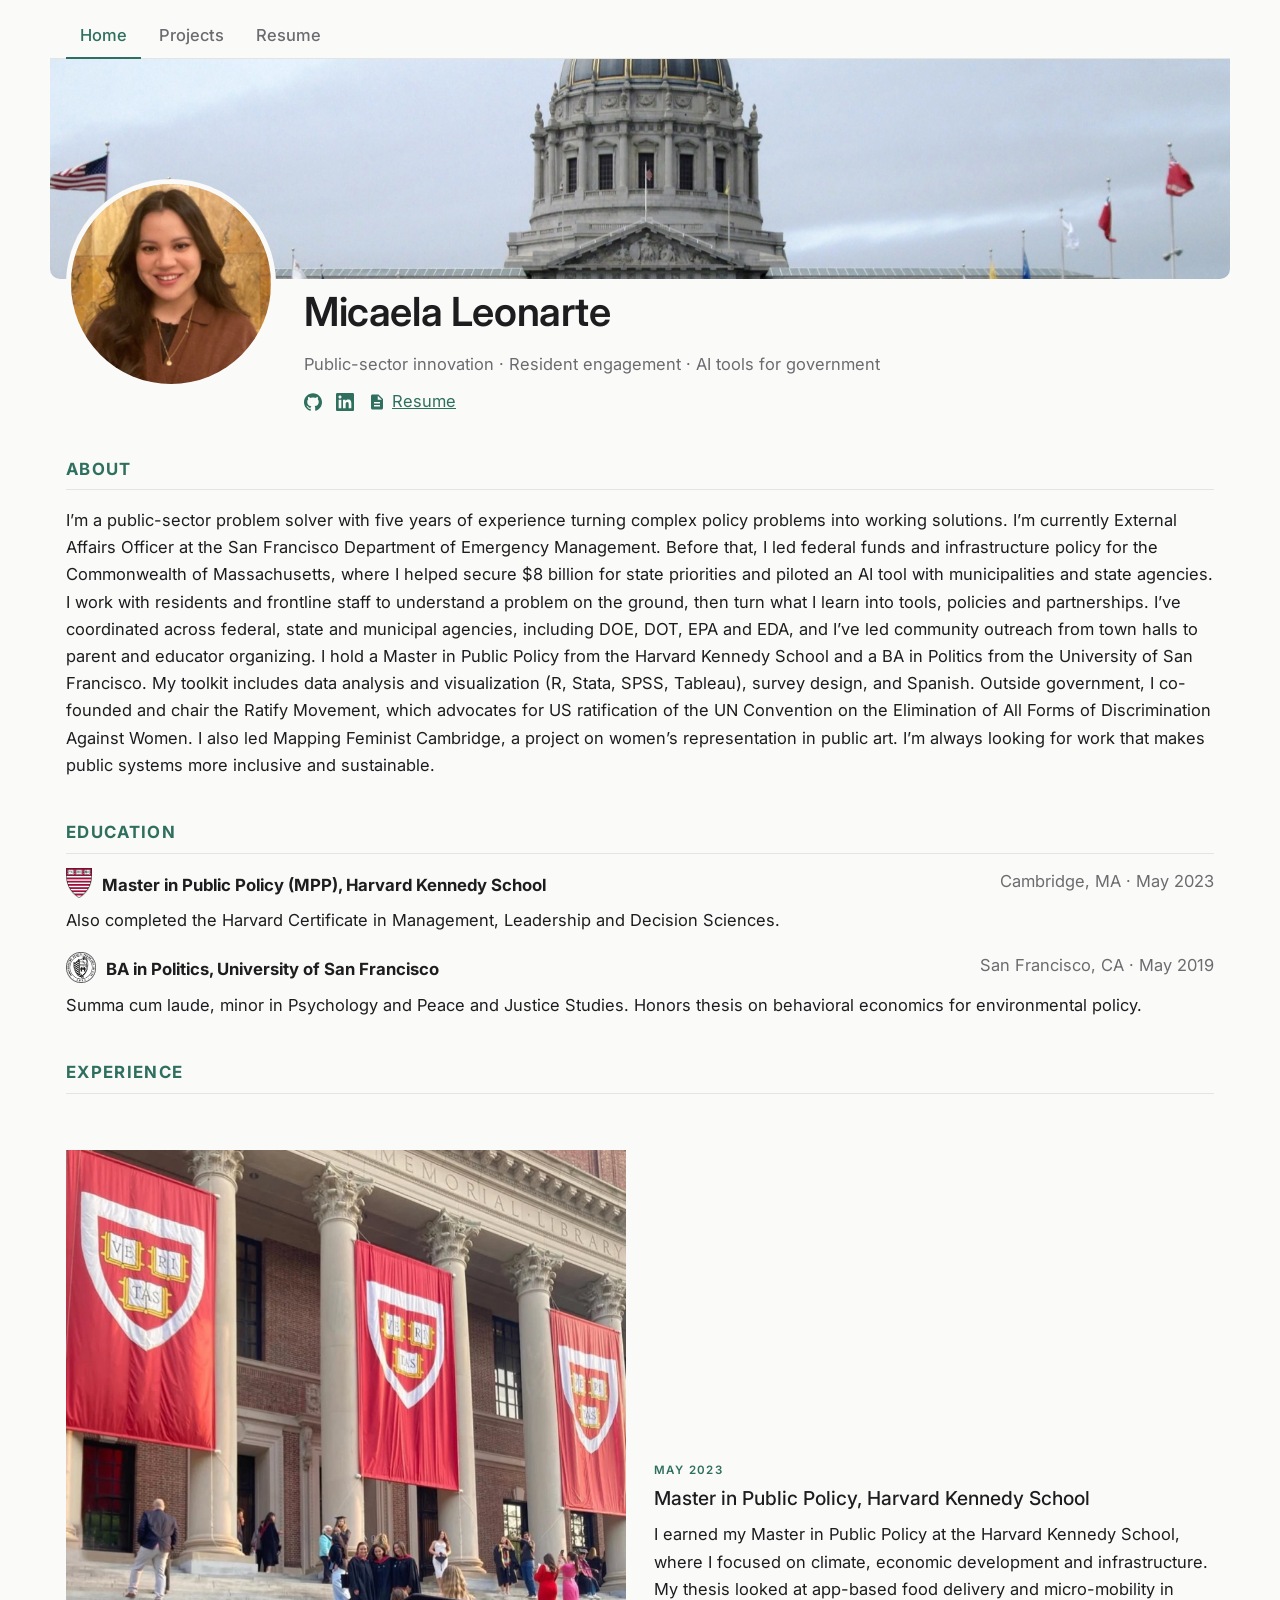
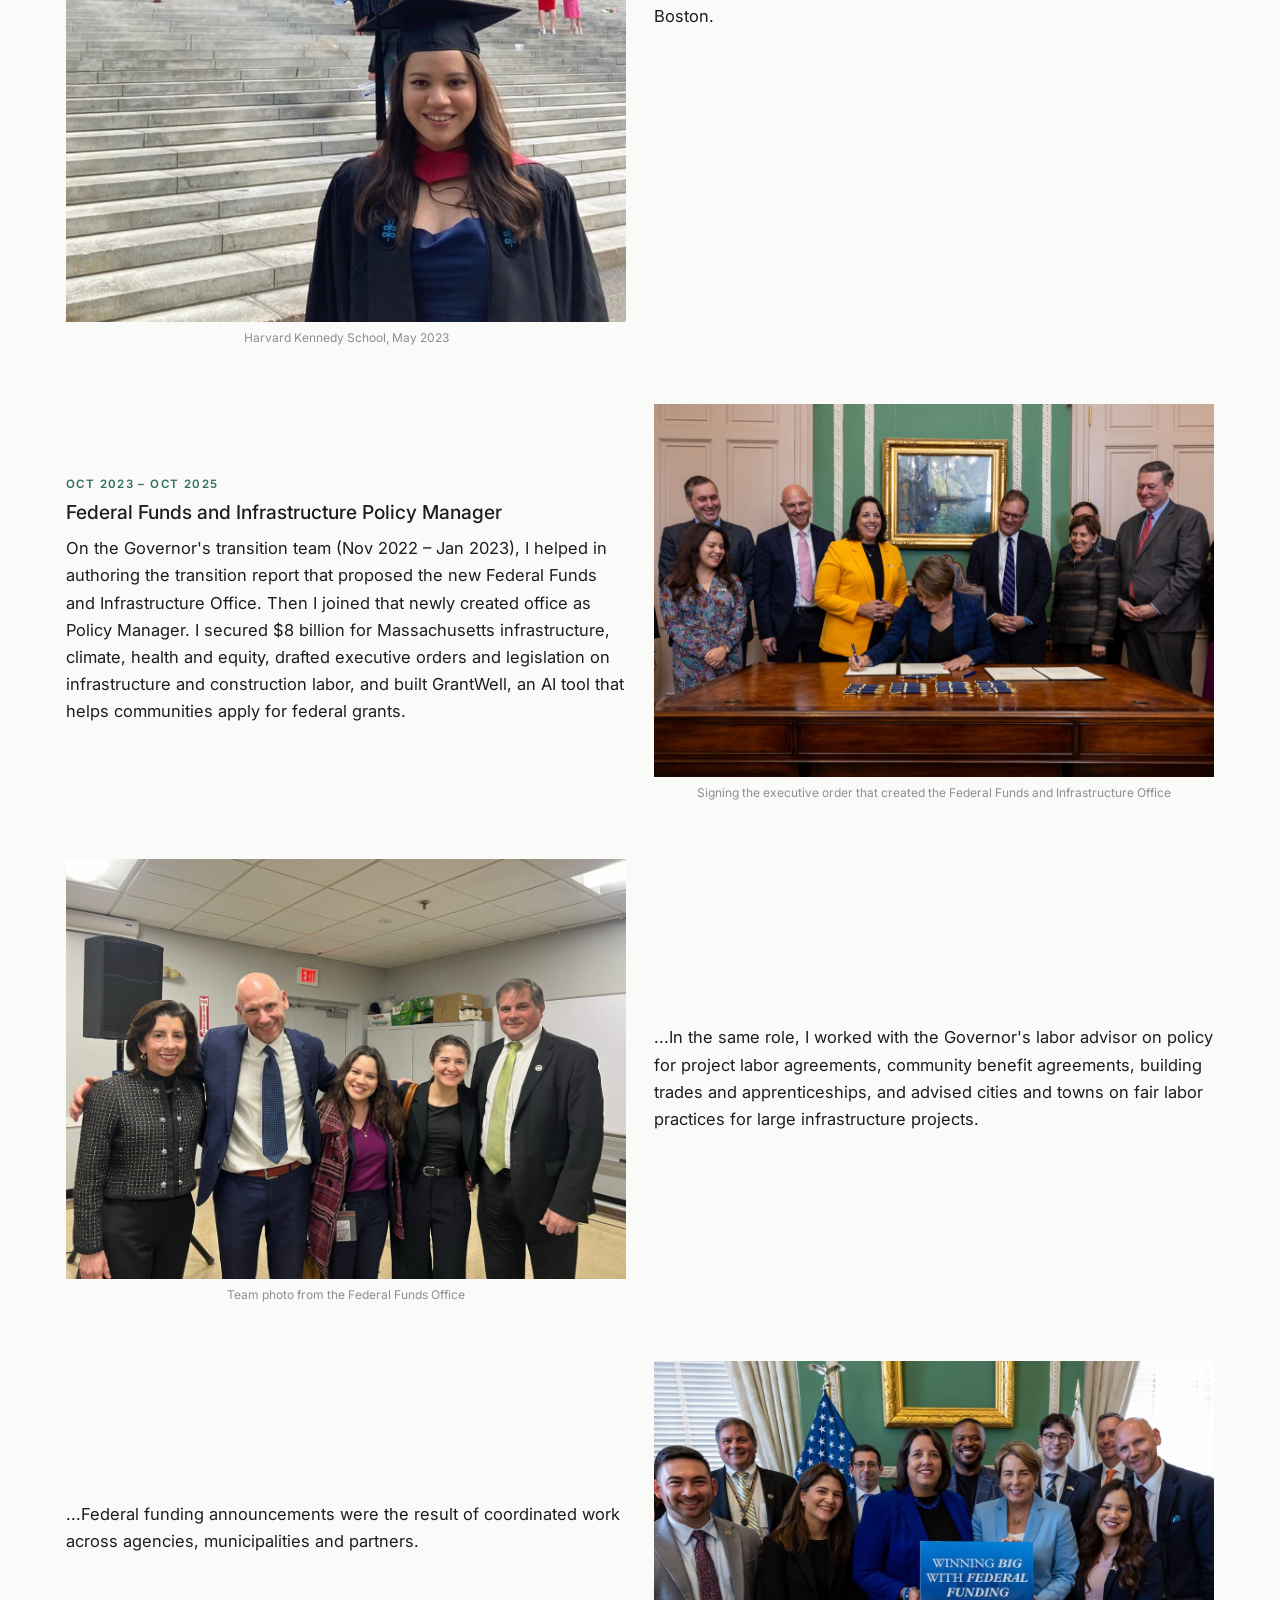
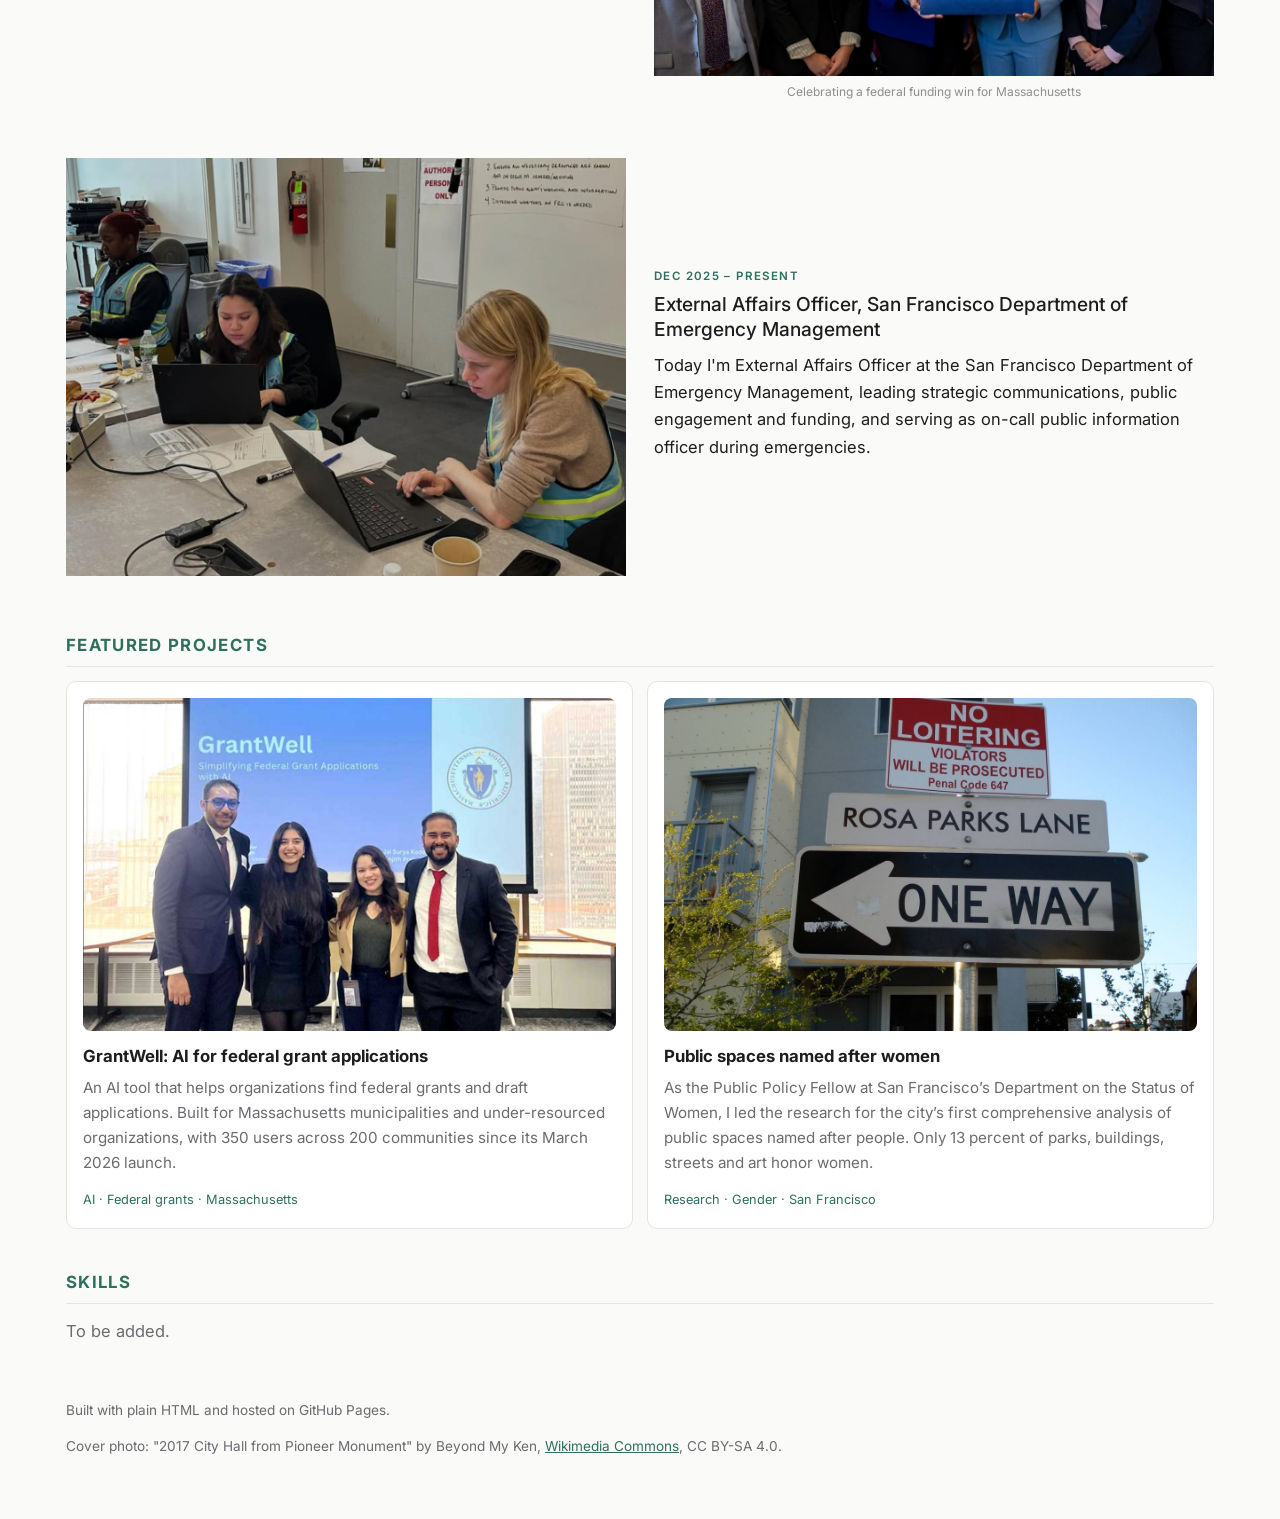
==== commit 5be621ee: "Transition report wording: helped in authoring" ====
--- a/index.html
+++ b/index.html
@@ -81,7 +81,7 @@
         <div class="step-text">
           <p class="step-date">Oct 2023 – Oct 2025</p>
           <h3>Federal Funds and Infrastructure Policy Manager</h3>
-          <p>On the Governor's transition team (Nov 2022 – Jan 2023), I authored the transition report that proposed the new Federal Funds and Infrastructure Office. Then I joined that newly created office as Policy Manager. I secured $8 billion for Massachusetts infrastructure, climate, health and equity, drafted executive orders and legislation on infrastructure and construction labor, and built GrantWell, an AI tool that helps communities apply for federal grants.</p>
+          <p>On the Governor's transition team (Nov 2022 – Jan 2023), I helped in authoring the transition report that proposed the new Federal Funds and Infrastructure Office. Then I joined that newly created office as Policy Manager. I secured $8 billion for Massachusetts infrastructure, climate, health and equity, drafted executive orders and legislation on infrastructure and construction labor, and built GrantWell, an AI tool that helps communities apply for federal grants.</p>
         </div>
       </article>
 
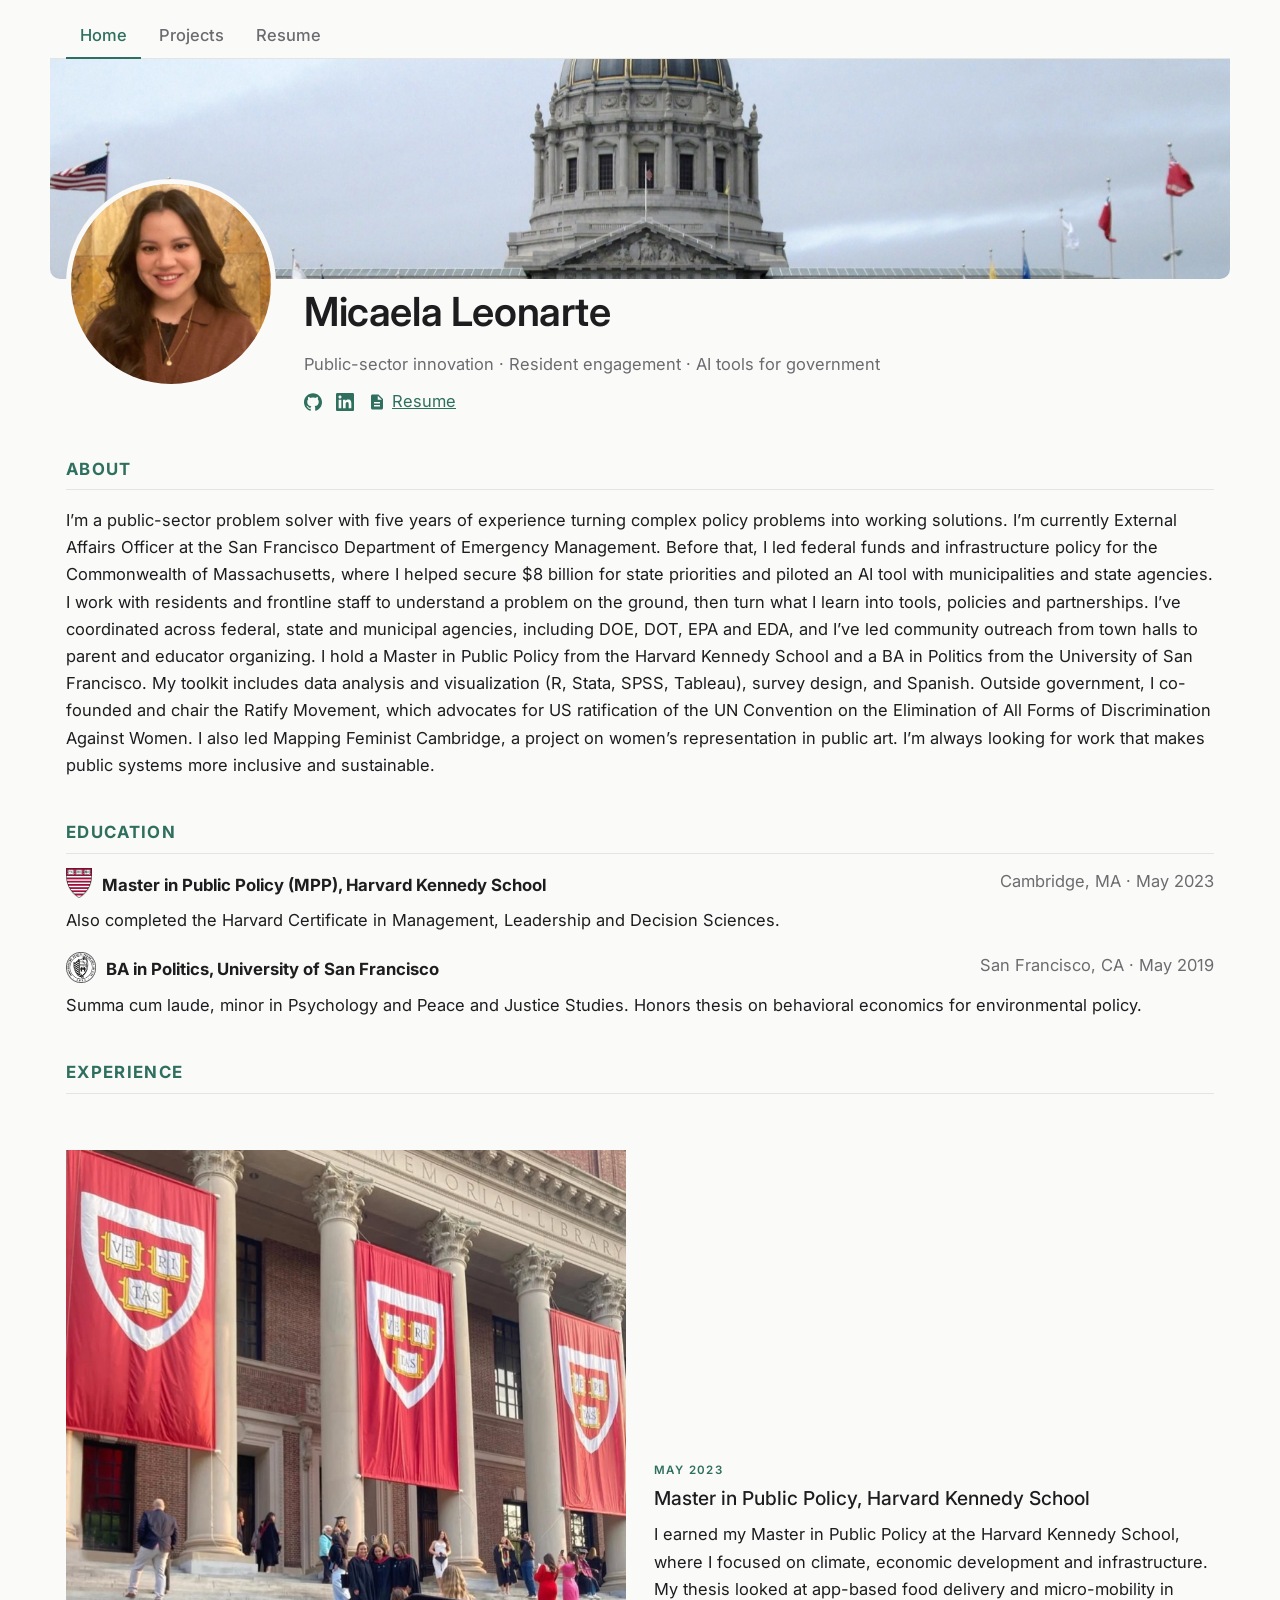
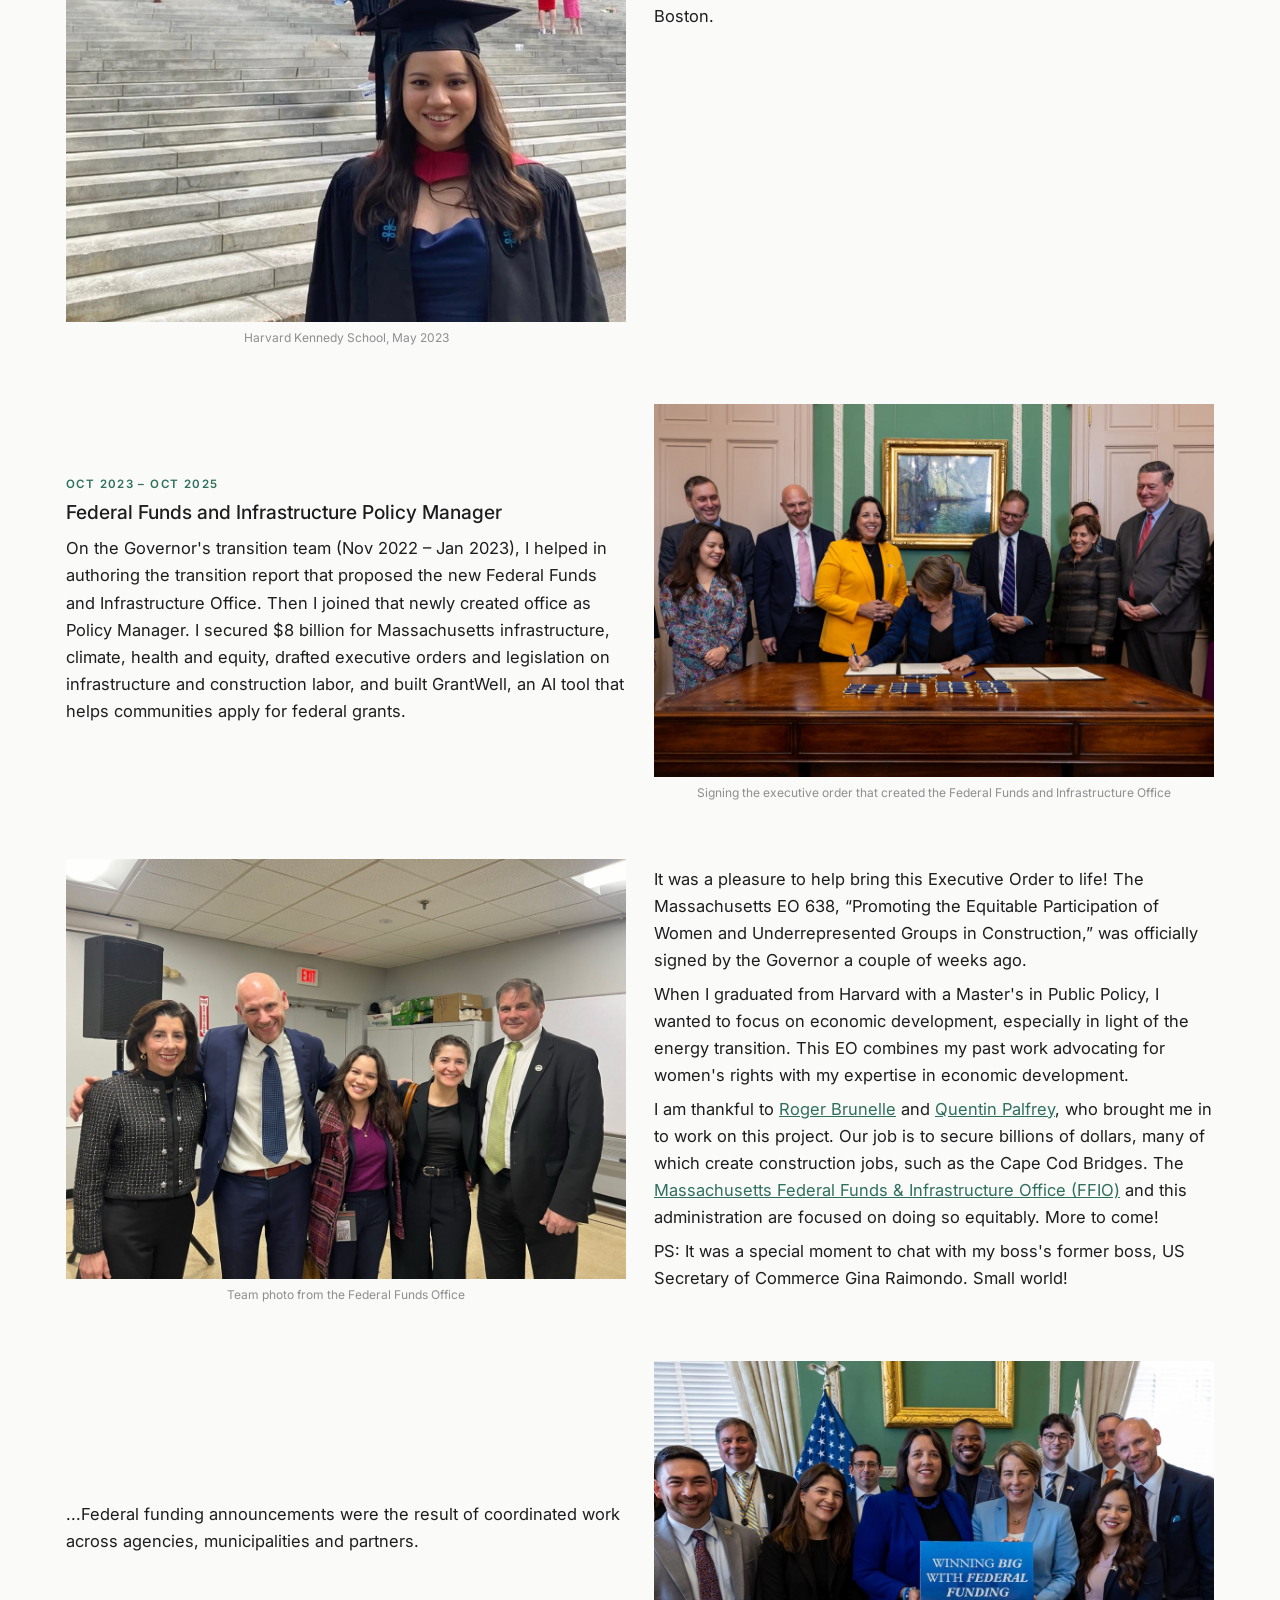
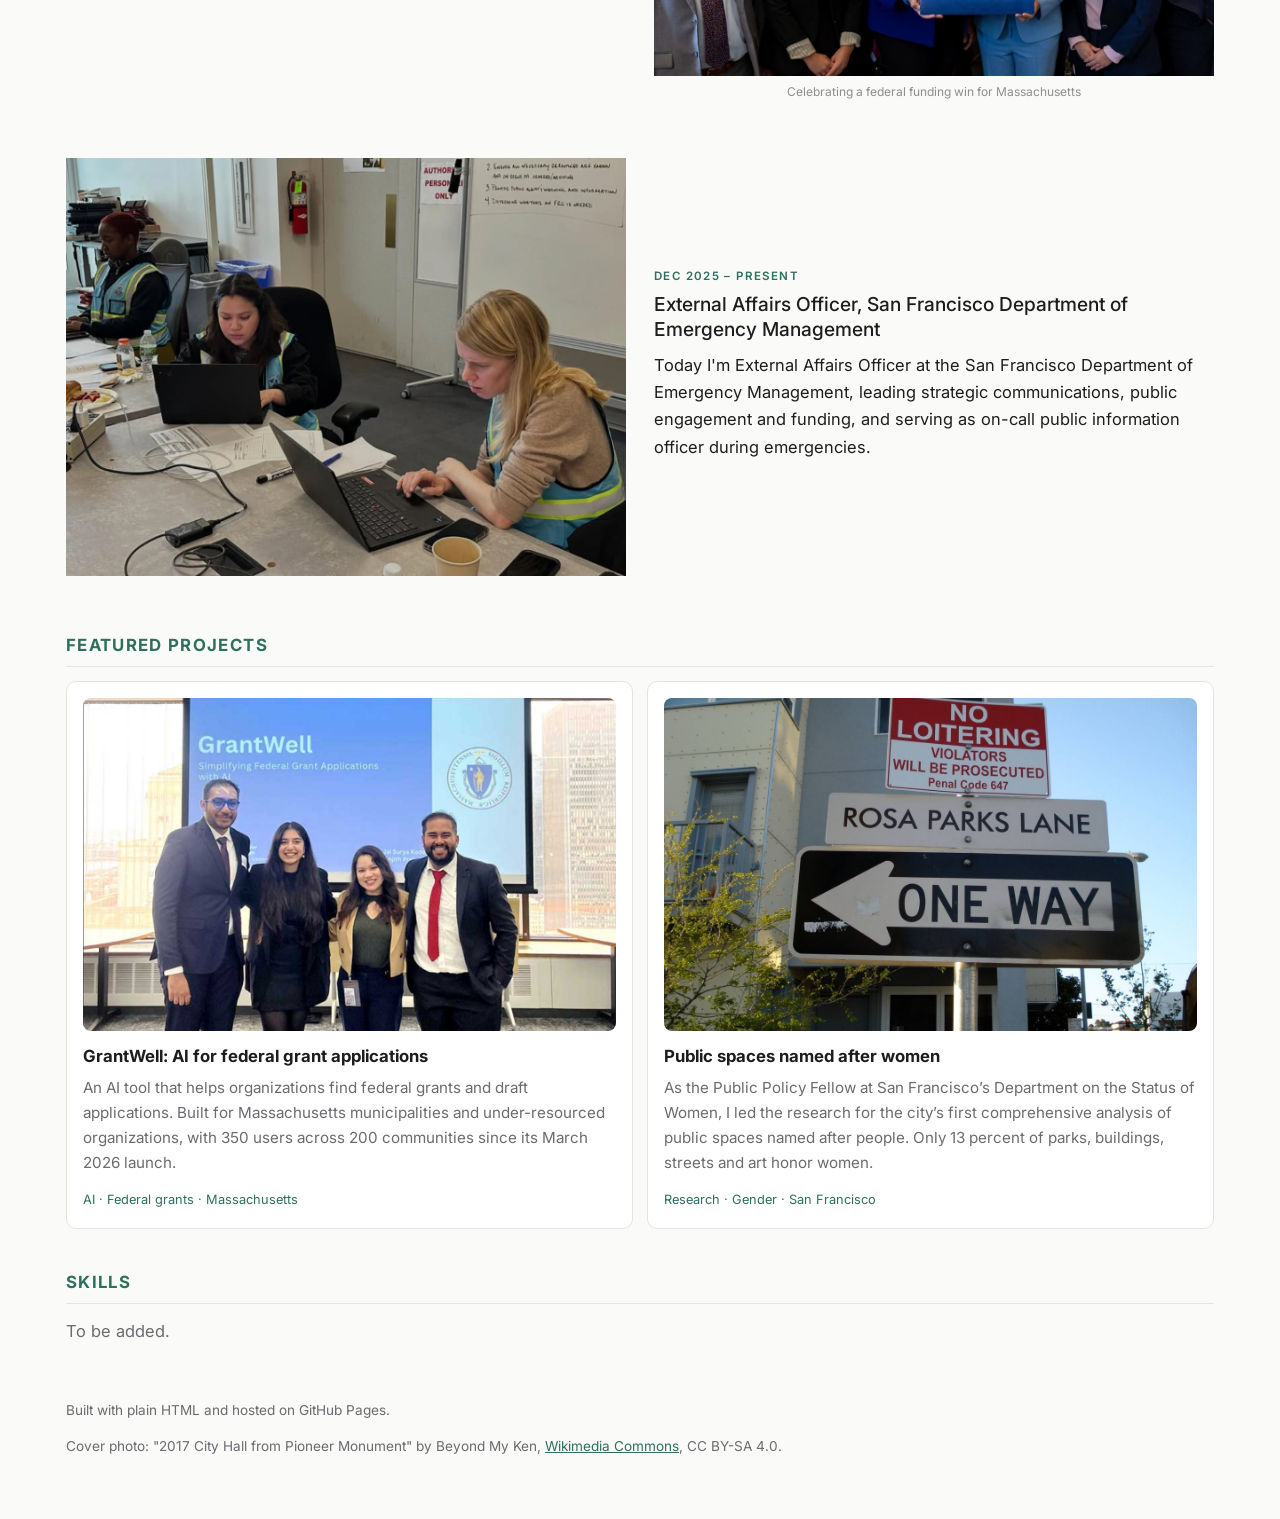
==== commit d2b77975: "Third timeline photo: EO 638 context" ====
--- a/index.html
+++ b/index.html
@@ -91,7 +91,10 @@
           <figcaption>Team photo from the Federal Funds Office</figcaption>
         </figure>
         <div class="step-text">
-          <p>...In the same role, I worked with the Governor's labor advisor on policy for project labor agreements, community benefit agreements, building trades and apprenticeships, and advised cities and towns on fair labor practices for large infrastructure projects.</p>
+          <p>It was a pleasure to help bring this Executive Order to life! The Massachusetts EO 638, &ldquo;Promoting the Equitable Participation of Women and Underrepresented Groups in Construction,&rdquo; was officially signed by the Governor a couple of weeks ago.</p>
+          <p>When I graduated from Harvard with a Master's in Public Policy, I wanted to focus on economic development, especially in light of the energy transition. This EO combines my past work advocating for women's rights with my expertise in economic development.</p>
+          <p>I am thankful to <a href="https://www.linkedin.com/in/roger-brunelle-2b8445167/">Roger Brunelle</a> and <a href="https://www.linkedin.com/in/quentin-palfrey-a57103/">Quentin Palfrey</a>, who brought me in to work on this project. Our job is to secure billions of dollars, many of which create construction jobs, such as the Cape Cod Bridges. The <a href="https://www.linkedin.com/company/massachusetts-federal-funds-infrastructure-office/">Massachusetts Federal Funds &amp; Infrastructure Office (FFIO)</a> and this administration are focused on doing so equitably. More to come!</p>
+          <p>PS: It was a special moment to chat with my boss's former boss, US Secretary of Commerce Gina Raimondo. Small world!</p>
         </div>
       </article>
 
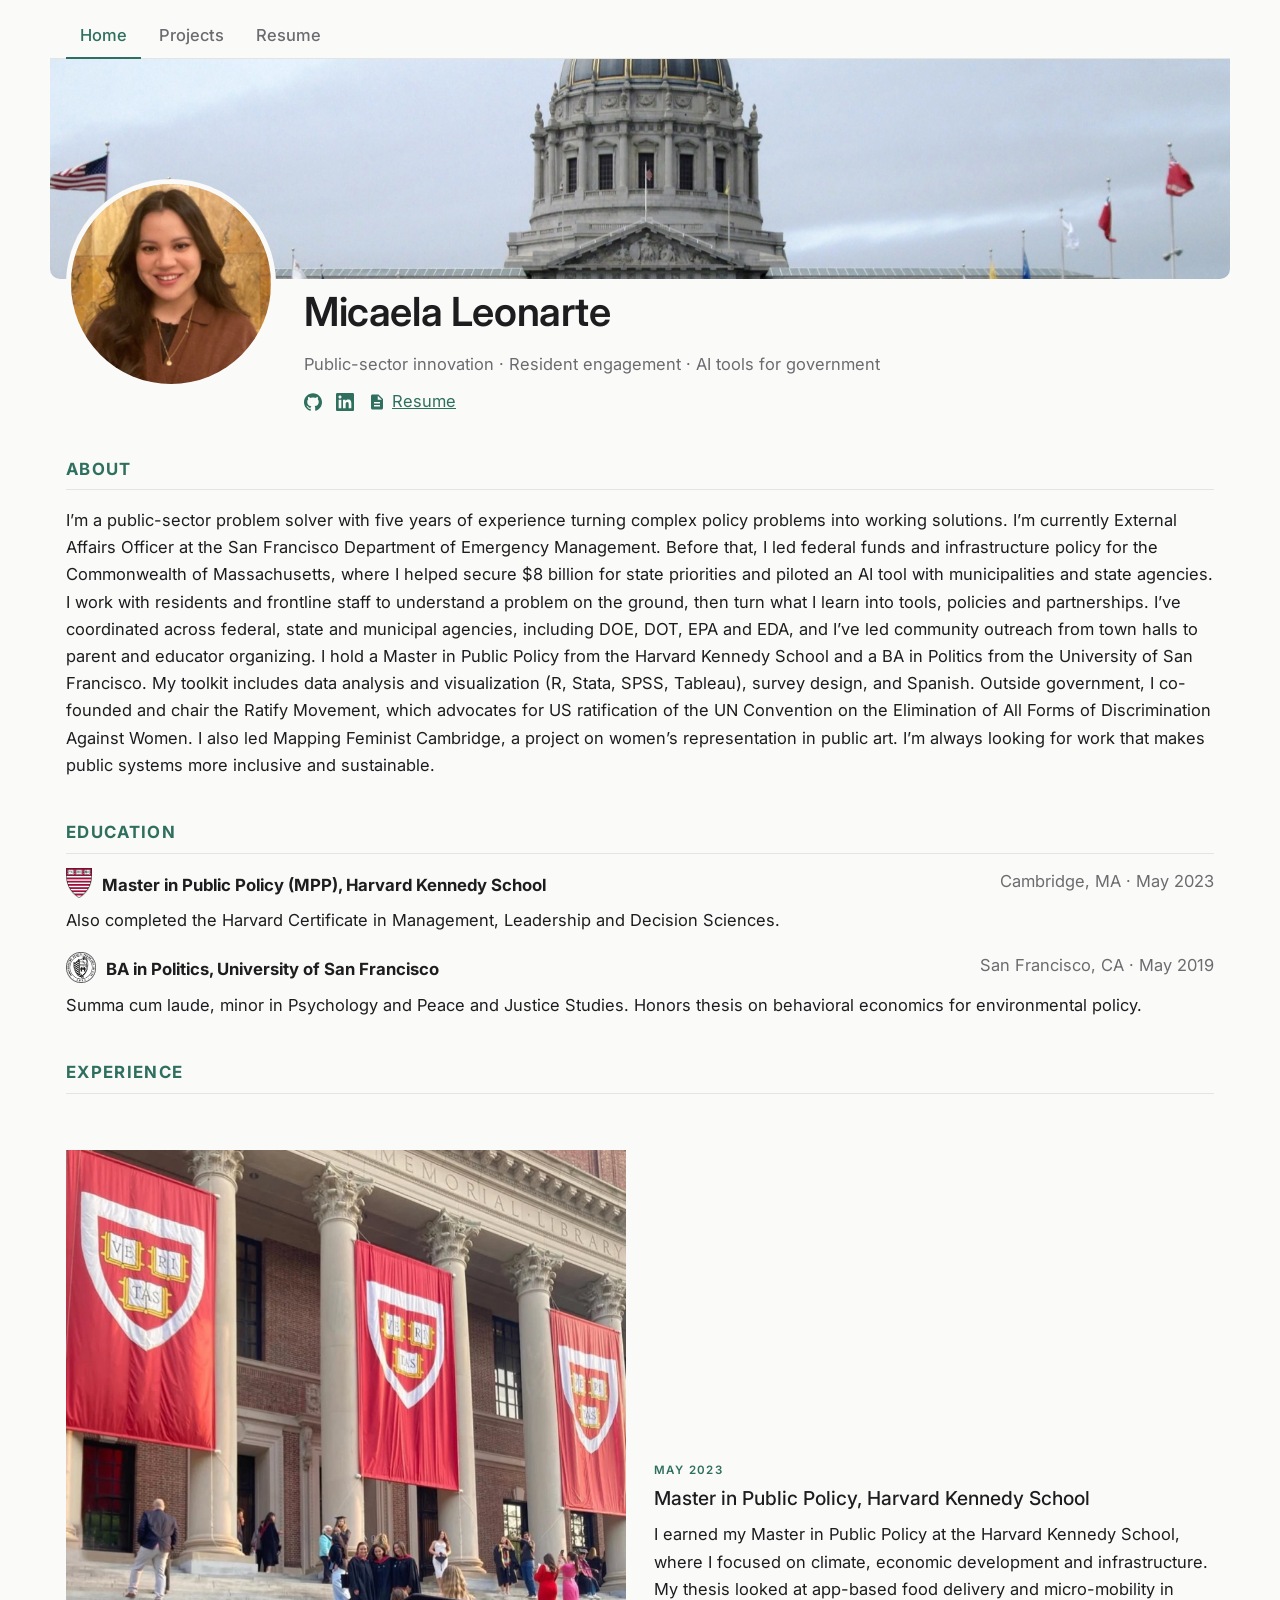
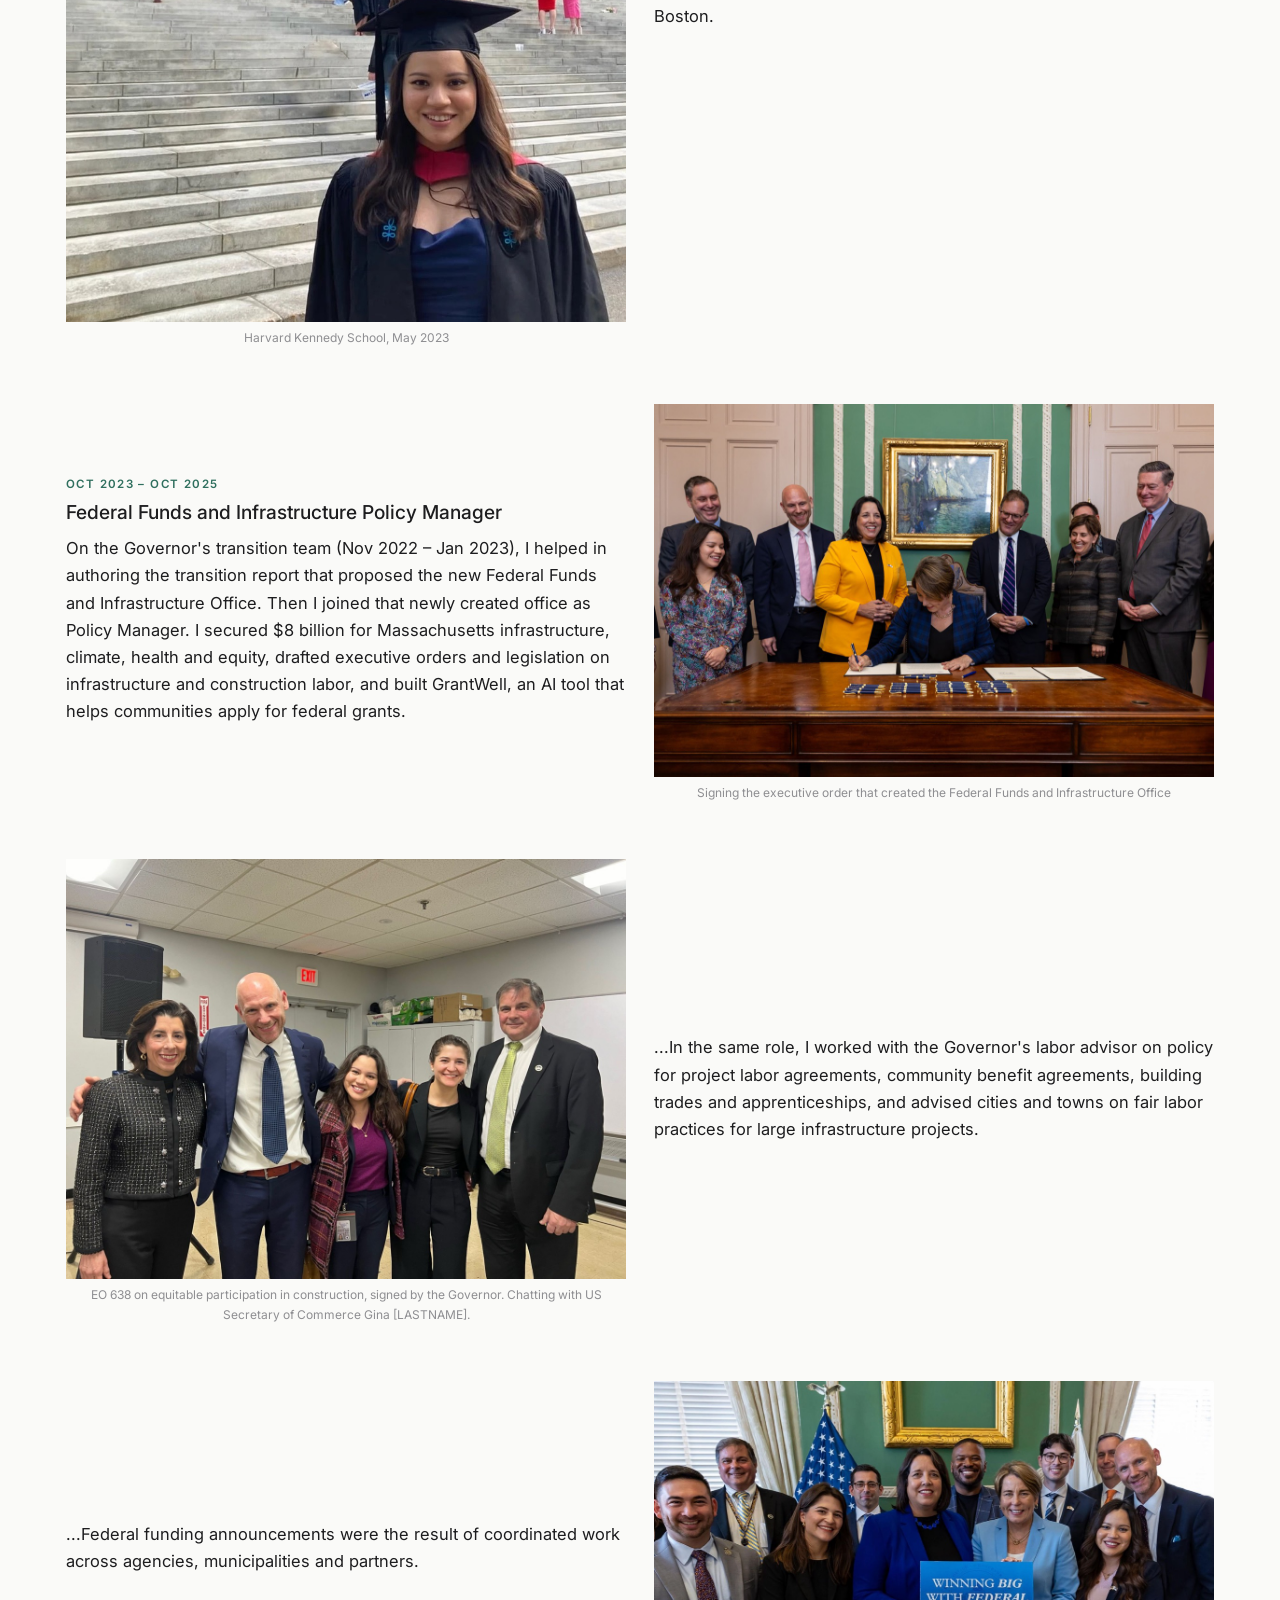
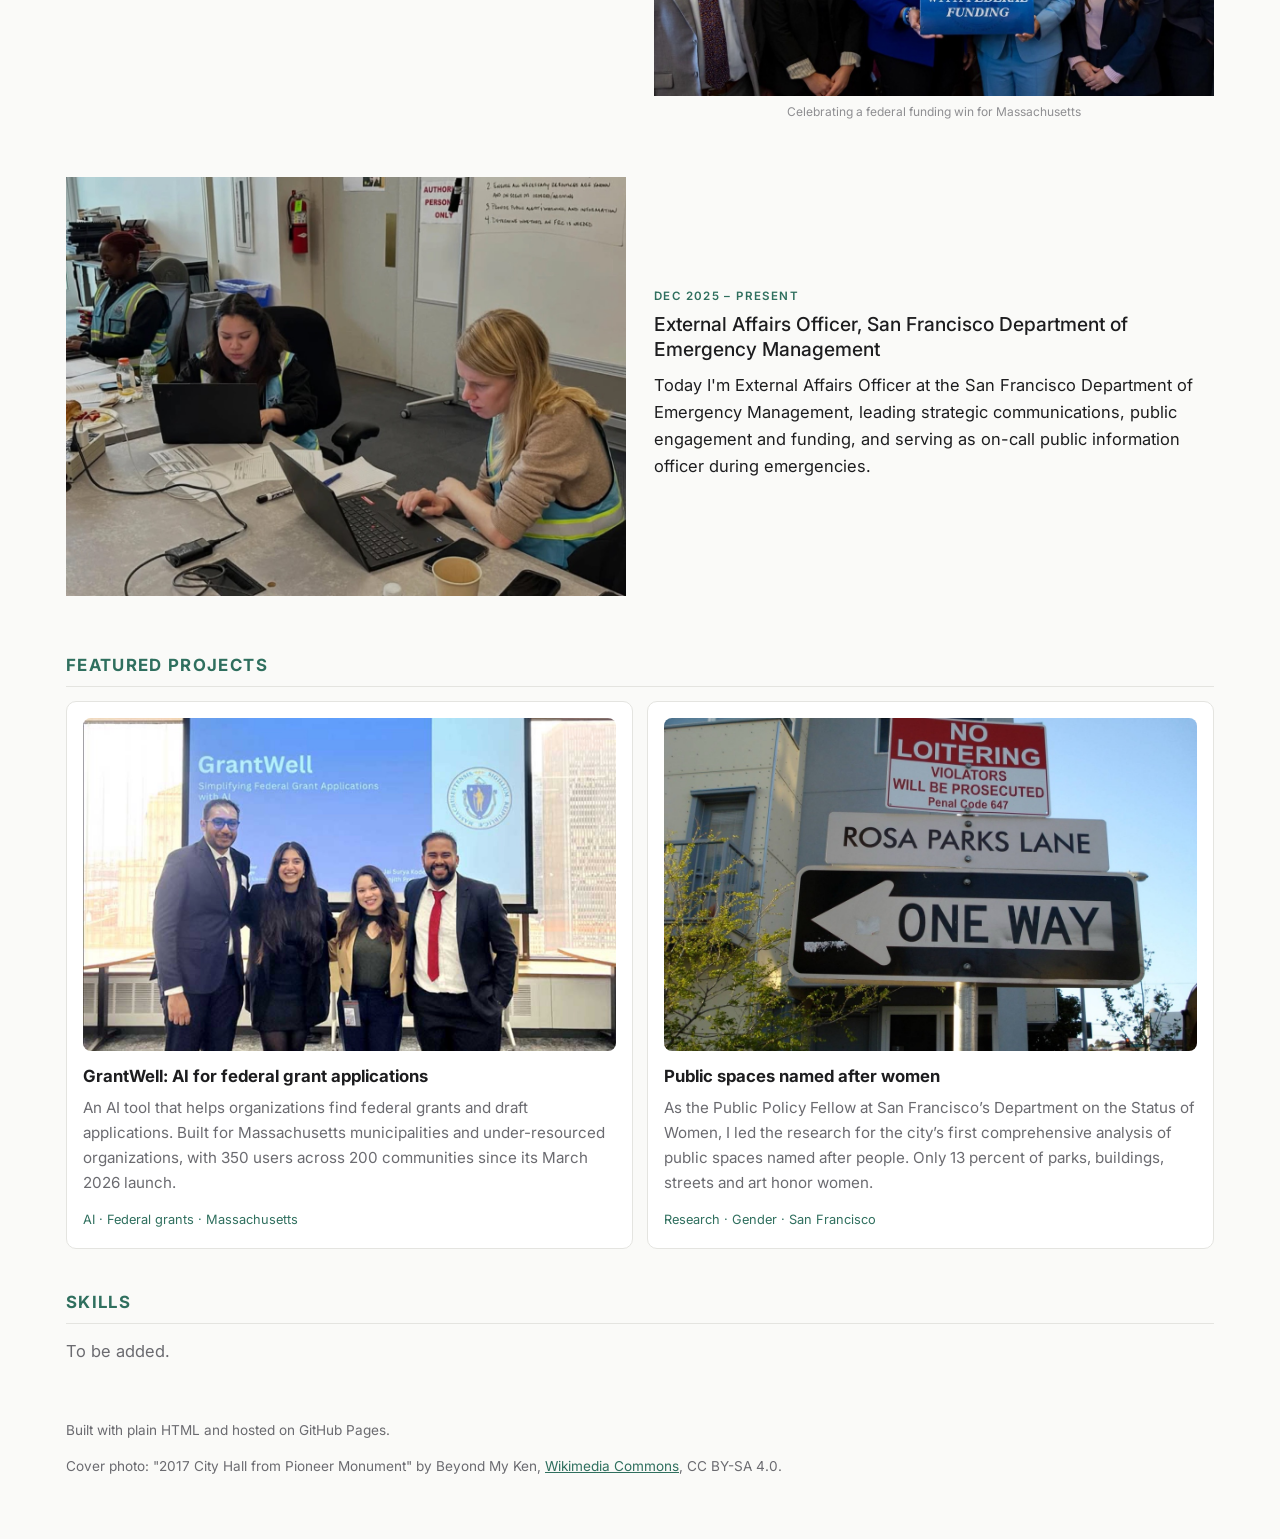
==== commit aacefb2a: "Third photo: restore side text and add concise caption with EO 638 context" ====
--- a/index.html
+++ b/index.html
@@ -88,13 +88,10 @@
       <article class="step step-image-left">
         <figure>
           <img src="assets/images/highlights/photo-12.jpg" alt="Micaela with colleagues and state officials at a Massachusetts event" loading="lazy" width="1200" height="800">
-          <figcaption>Team photo from the Federal Funds Office</figcaption>
+          <figcaption>EO 638 on equitable participation in construction, signed by the Governor. Chatting with US Secretary of Commerce Gina [LASTNAME].</figcaption>
         </figure>
         <div class="step-text">
-          <p>It was a pleasure to help bring this Executive Order to life! The Massachusetts EO 638, &ldquo;Promoting the Equitable Participation of Women and Underrepresented Groups in Construction,&rdquo; was officially signed by the Governor a couple of weeks ago.</p>
-          <p>When I graduated from Harvard with a Master's in Public Policy, I wanted to focus on economic development, especially in light of the energy transition. This EO combines my past work advocating for women's rights with my expertise in economic development.</p>
-          <p>I am thankful to <a href="https://www.linkedin.com/in/roger-brunelle-2b8445167/">Roger Brunelle</a> and <a href="https://www.linkedin.com/in/quentin-palfrey-a57103/">Quentin Palfrey</a>, who brought me in to work on this project. Our job is to secure billions of dollars, many of which create construction jobs, such as the Cape Cod Bridges. The <a href="https://www.linkedin.com/company/massachusetts-federal-funds-infrastructure-office/">Massachusetts Federal Funds &amp; Infrastructure Office (FFIO)</a> and this administration are focused on doing so equitably. More to come!</p>
-          <p>PS: It was a special moment to chat with my boss's former boss, US Secretary of Commerce Gina Raimondo. Small world!</p>
+          <p>...In the same role, I worked with the Governor's labor advisor on policy for project labor agreements, community benefit agreements, building trades and apprenticeships, and advised cities and towns on fair labor practices for large infrastructure projects.</p>
         </div>
       </article>
 
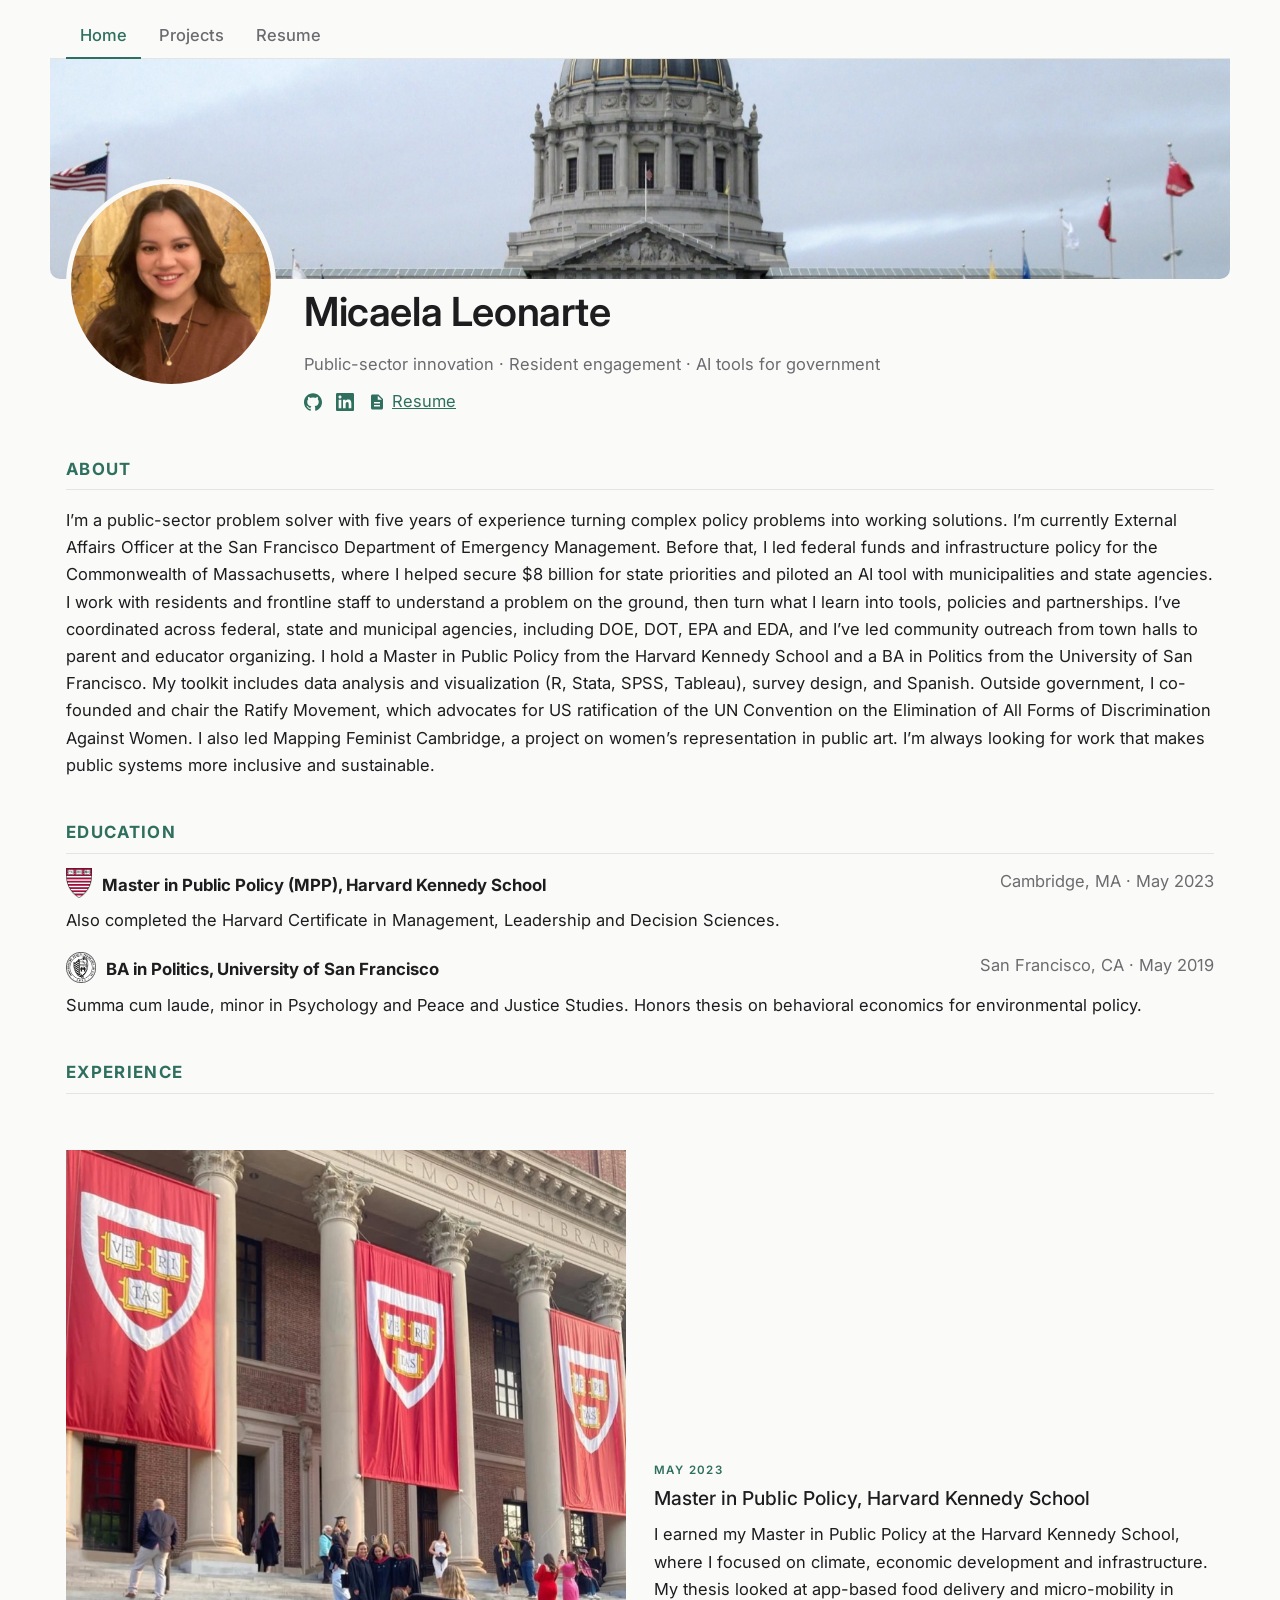
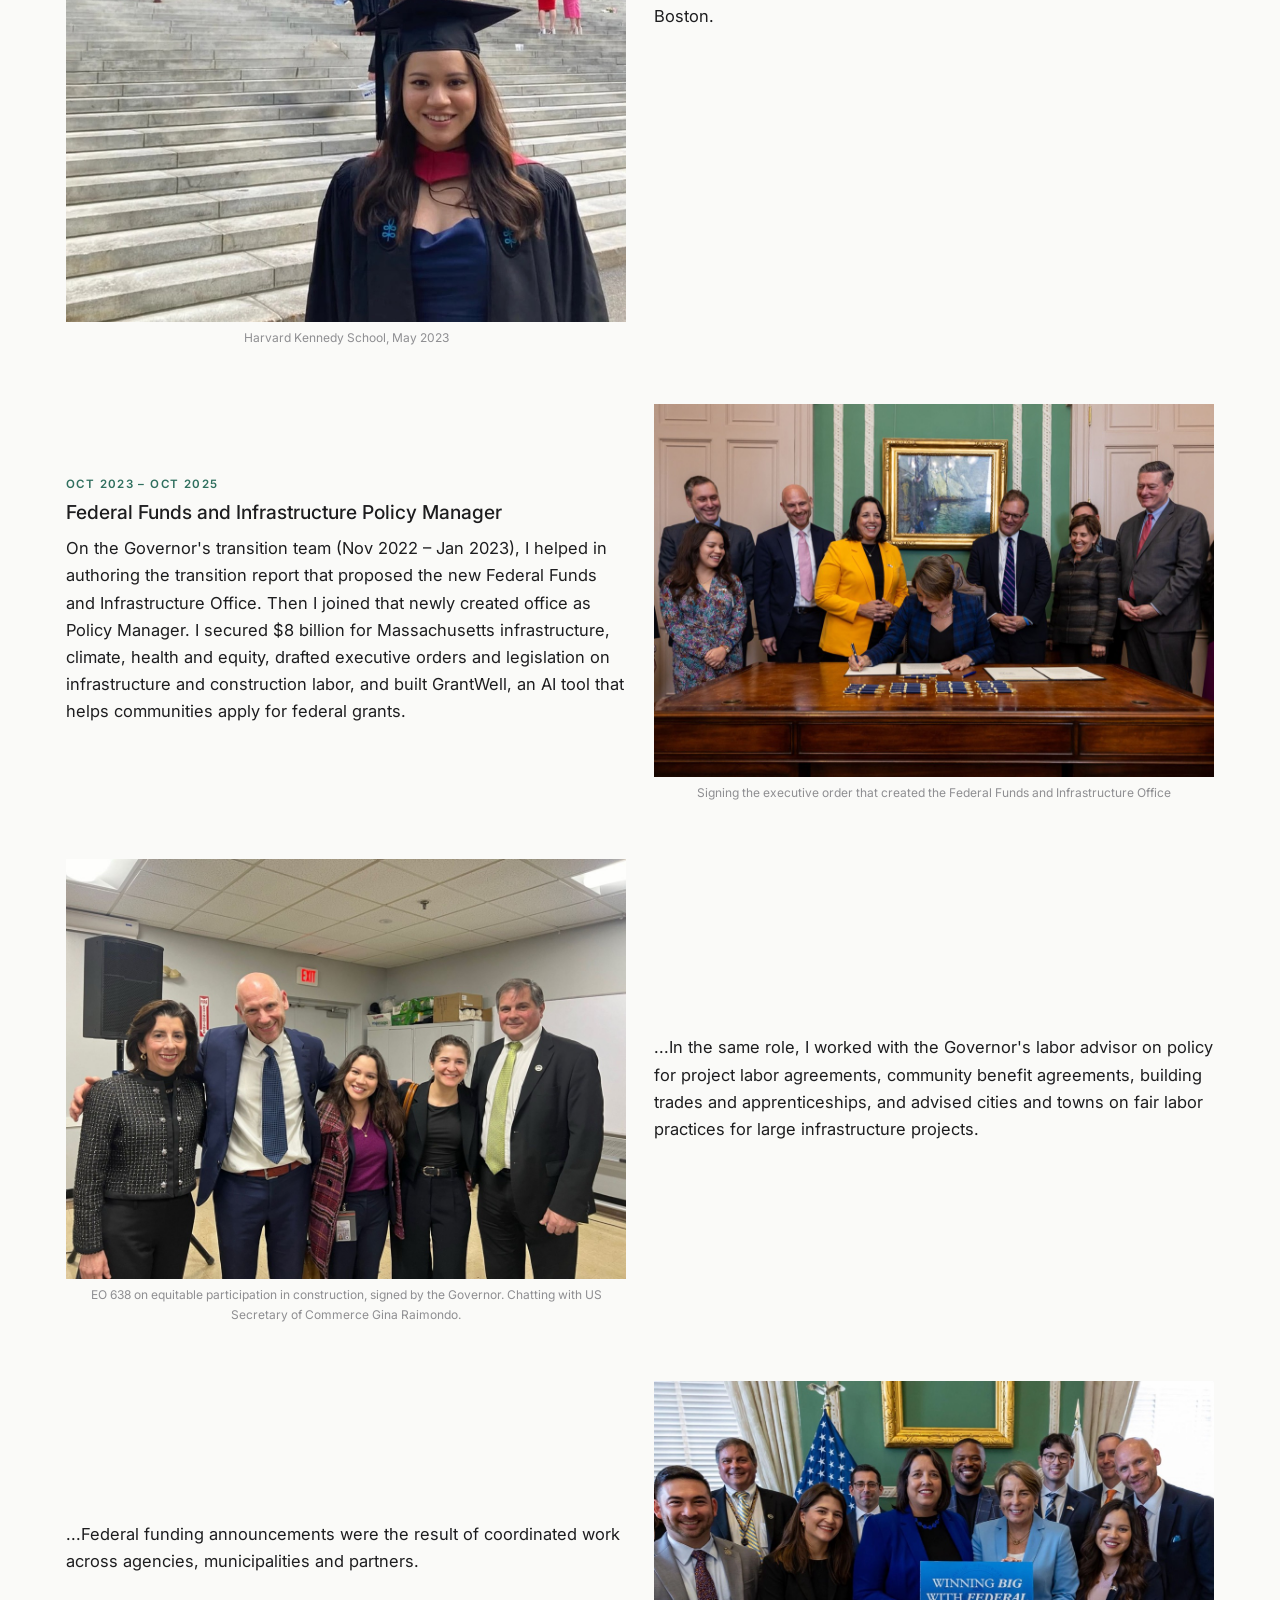
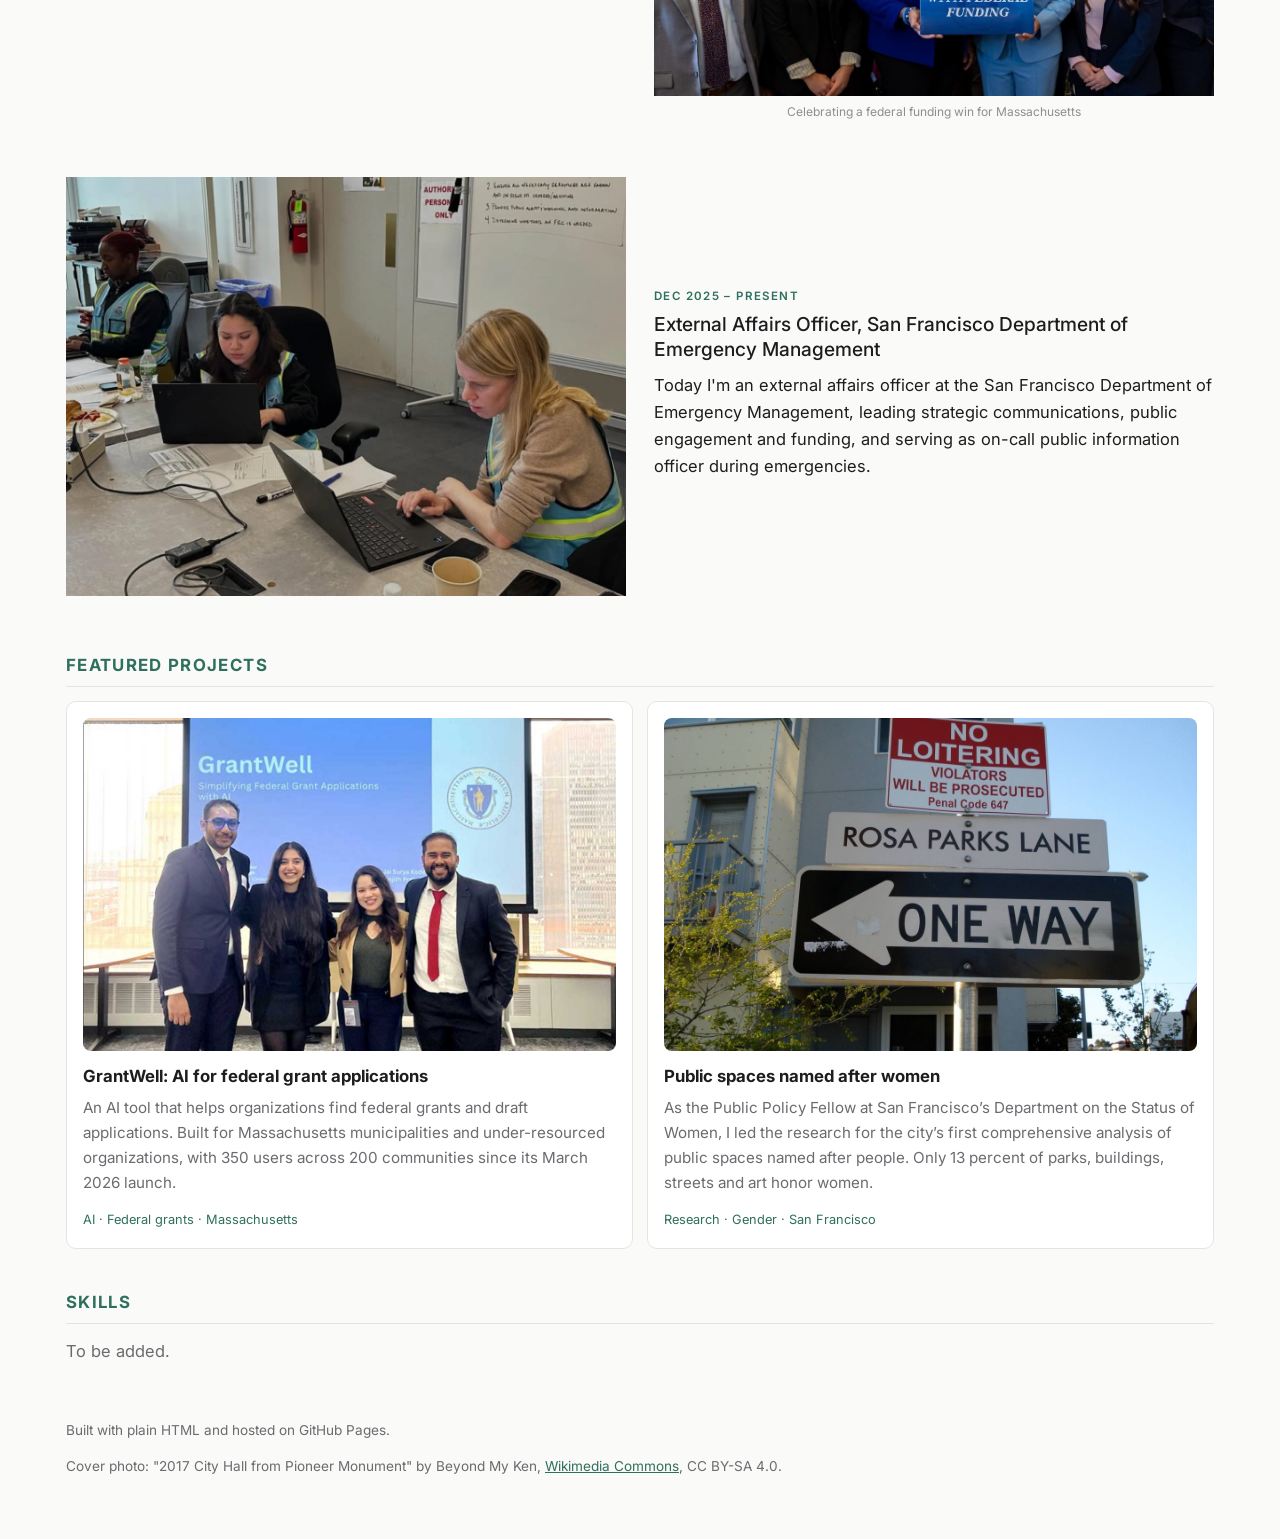
==== commit 11c2adc5: "Fill in Raimondo caption; update current role wording" ====
--- a/index.html
+++ b/index.html
@@ -88,7 +88,7 @@
       <article class="step step-image-left">
         <figure>
           <img src="assets/images/highlights/photo-12.jpg" alt="Micaela with colleagues and state officials at a Massachusetts event" loading="lazy" width="1200" height="800">
-          <figcaption>EO 638 on equitable participation in construction, signed by the Governor. Chatting with US Secretary of Commerce Gina [LASTNAME].</figcaption>
+          <figcaption>EO 638 on equitable participation in construction, signed by the Governor. Chatting with US Secretary of Commerce Gina Raimondo.</figcaption>
         </figure>
         <div class="step-text">
           <p>...In the same role, I worked with the Governor's labor advisor on policy for project labor agreements, community benefit agreements, building trades and apprenticeships, and advised cities and towns on fair labor practices for large infrastructure projects.</p>
@@ -112,7 +112,7 @@
         <div class="step-text">
           <p class="step-date">Dec 2025 – Present</p>
           <h3>External Affairs Officer, San Francisco Department of Emergency Management</h3>
-          <p>Today I'm External Affairs Officer at the San Francisco Department of Emergency Management, leading strategic communications, public engagement and funding, and serving as on-call public information officer during emergencies.</p>
+          <p>Today I'm an external affairs officer at the San Francisco Department of Emergency Management, leading strategic communications, public engagement and funding, and serving as on-call public information officer during emergencies.</p>
         </div>
       </article>
     </section>
